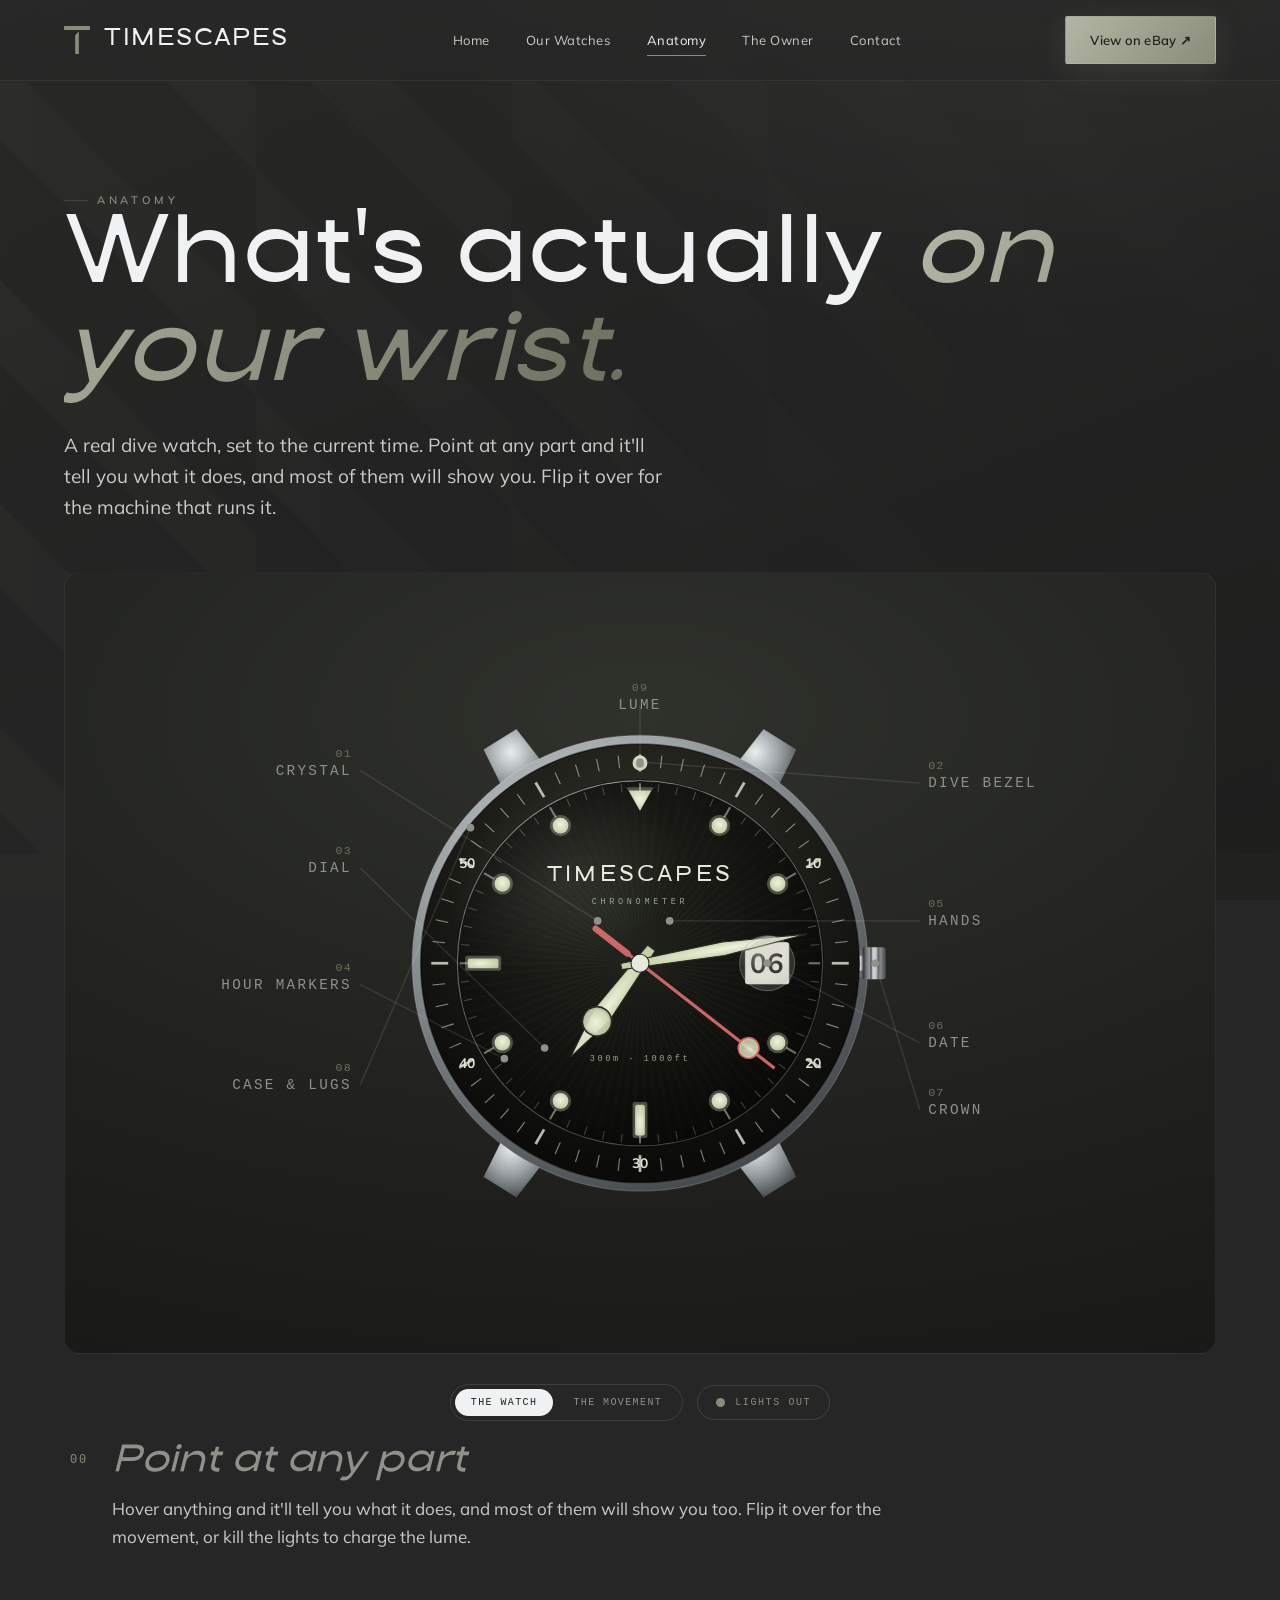
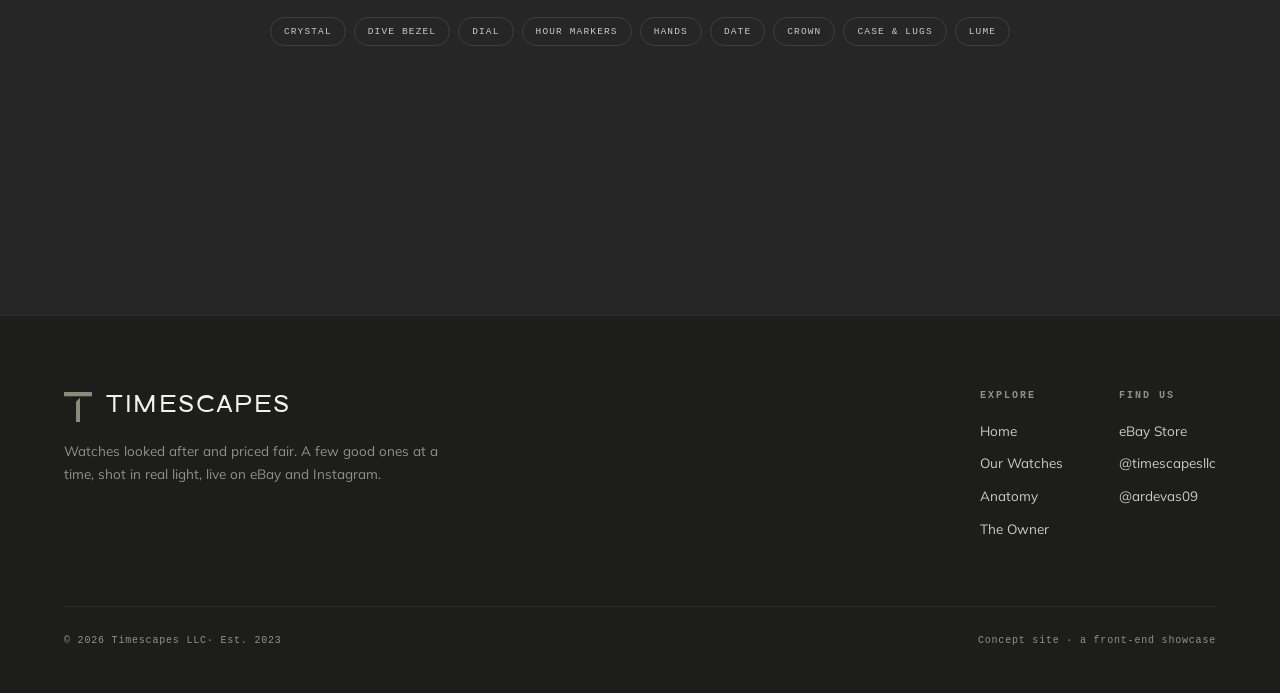
==== anatomy.html @ 09af002b "Add files via upload" ====
<!DOCTYPE html>
<html lang="en">
<head>
<meta charset="UTF-8">
<meta name="viewport" content="width=device-width, initial-scale=1.0">
<meta http-equiv="Cache-Control" content="no-cache, no-store, must-revalidate">
<meta http-equiv="Pragma" content="no-cache">
<meta http-equiv="Expires" content="0">
<title>Anatomy · Timescapes</title>
<meta name="description" content="What's actually on your wrist. A live, interactive dive watch — point at any part to see what it does, then flip it over for the movement that runs it.">
<link rel="preconnect" href="https://fonts.googleapis.com">
<link rel="preconnect" href="https://fonts.gstatic.com" crossorigin>
<link href="https://fonts.googleapis.com/css2?family=Mulish:ital,wght@0,400;0,500;0,600;0,700;1,500&display=swap" rel="stylesheet">
<link rel="icon" href="assets/brand/icon-green.svg">
<link rel="stylesheet" href="styles.css?v=20260623">
<script defer src="app.js?v=20260623"></script>

<style>
/* ===== stage + flip ===== */
  .stage{position:relative;margin-top:clamp(30px,4vw,48px);border-radius:16px;perspective:2200px;
    background:radial-gradient(120% 90% at 50% 18%,#2f312b 0%,#222320 55%,#191a18 100%);
    border:1px solid var(--line-2);padding:clamp(16px,3vw,30px) clamp(8px,2vw,24px);
    transition:background 1.1s var(--ease),border-color 1.1s var(--ease)}
  .stage.dark{background:radial-gradient(120% 95% at 50% 42%,#0c0d0b 0%,#070806 70%,#030302 100%);border-color:rgba(0,0,0,.6)}
  .flip{position:relative;transform-style:preserve-3d;transition:transform 1.15s var(--ease);aspect-ratio:1040/680}
  .flip.back{transform:rotateY(180deg)}
  .face{position:absolute;inset:0;backface-visibility:hidden;-webkit-backface-visibility:hidden}
  .face--front{transform:rotateY(0deg)}
  .face--back{transform:rotateY(180deg)}
  .flip:not(.back) .face--back{pointer-events:none}
  .flip.back .face--front{pointer-events:none}
  .stage svg{display:block;width:100%;height:100%;overflow:visible}
  #diagramFront,#diagramBack{opacity:0;transform:scale(.965);transform-origin:center;transition:opacity 1s var(--ease),transform 1.2s var(--ease)}
  .stage.loaded #diagramFront,.stage.loaded #diagramBack{opacity:1;transform:none}
  .glare{transition:opacity 1s var(--ease)}
  .stage.dark .glare{opacity:0}

  .part{transition:opacity .5s var(--ease),filter .5s var(--ease)}
  .stage.focus .face--front .part,.stage.focus .face--back .part{opacity:.14}
  .stage.focus .part.active{opacity:1;filter:drop-shadow(0 0 18px rgba(179,182,164,.42))}
  .stage.dark .part[data-part="case"],.stage.dark .part[data-part="bezel"],
  .stage.dark .part[data-part="dial"],.stage.dark .part[data-part="crown"],
  .stage.dark .part[data-part="crystal"],.stage.dark .part[data-part="date"]{opacity:.13;transition:opacity 1.1s var(--ease)}
  .stage.dark .lumePart,.lumeOn .lumePart{filter:url(#lumeGlow)}
  .stage.dark .lumePart{animation:lumeWake 1.7s var(--ease)}
  @keyframes lumeWake{0%{opacity:.1}46%{opacity:1}64%{opacity:.74}100%{opacity:1}}

  /* demo animations */
  @keyframes crownPull{0%{transform:translateX(0)}30%{transform:translateX(15px)}70%{transform:translateX(15px)}100%{transform:translateX(0)}}
  #crownGrp.pull{animation:crownPull 1.7s var(--ease)}
  @keyframes glintSweep{0%{opacity:0;transform:translateX(-210px) skewX(-13deg)}40%{opacity:.5}100%{opacity:0;transform:translateX(210px) skewX(-13deg)}}
  #crystalGlint{opacity:0}
  #crystalGlint.sweep{animation:glintSweep 1.7s var(--ease)}

  /* annotations */
  .anno{cursor:pointer}
  .anno .lead-line{stroke:var(--line);stroke-width:1.2;fill:none;stroke-dasharray:1;stroke-dashoffset:1;
    transition:stroke-dashoffset 1s var(--ease) var(--d,0s),stroke .3s}
  .stage.loaded .anno .lead-line{stroke-dashoffset:0}
  .anno .dot{fill:var(--muted);opacity:0;transition:fill .3s,r .3s,opacity .5s var(--ease) calc(var(--d,0s) + .5s)}
  .anno .lbl{font-family:var(--mono);font-size:13.5px;letter-spacing:.16em;text-transform:uppercase;fill:var(--muted);
    opacity:0;transition:fill .3s,opacity .5s var(--ease) calc(var(--d,0s) + .55s)}
  .anno .num{font-family:var(--mono);font-size:11px;letter-spacing:.1em;fill:var(--gold-deep);
    opacity:0;transition:fill .3s,opacity .5s var(--ease) calc(var(--d,0s) + .55s)}
  .stage.loaded .anno .dot,.stage.loaded .anno .lbl,.stage.loaded .anno .num{opacity:1}
  .anno:hover .lead-line,.anno.active .lead-line{stroke:var(--gold-bright)}
  .anno:hover .dot,.anno.active .dot{fill:var(--gold-bright)}
  .anno:hover .lbl,.anno.active .lbl{fill:var(--ink)}
  .anno:hover .num,.anno.active .num{fill:var(--gold-bright)}
  .stage.dark .anno{opacity:.2;pointer-events:none;transition:opacity .6s}

  /* control bar */
  .bar{display:flex;align-items:center;justify-content:center;gap:14px;flex-wrap:wrap;margin-top:clamp(20px,3vw,30px)}
  .seg{display:inline-flex;gap:4px;padding:4px;border:1px solid var(--line);border-radius:30px}
  .seg button{font-family:var(--mono);font-size:10px;letter-spacing:.14em;text-transform:uppercase;color:var(--muted);
    background:transparent;border:none;padding:8px 16px;border-radius:24px;cursor:pointer;transition:all .3s var(--ease)}
  .seg button.active{background:var(--ink);color:#20211d}
  .lights{font-family:var(--mono);font-size:10px;letter-spacing:.16em;text-transform:uppercase;color:var(--gold);
    background:transparent;border:1px solid var(--gold-line);padding:11px 18px;border-radius:30px;cursor:pointer;
    display:inline-flex;align-items:center;gap:10px;transition:all .3s var(--ease)}
  .lights:hover{background:rgba(137,140,121,.12)}
  .lights.on{background:rgba(137,140,121,.18);color:#cfe0b6;border-color:#a9c089}
  .lights.hide{display:none}
  .lights__dot{width:9px;height:9px;border-radius:50%;background:var(--gold);transition:.3s}
  .lights.on .lights__dot{background:#c9f5a8;box-shadow:0 0 9px #c9f5a8}

  /* readout */
  .readout{display:grid;grid-template-columns:auto 1fr;gap:24px;align-items:start;margin-top:22px;min-height:118px;padding:0 6px}
  .readout__idx{font-family:var(--mono);font-size:12px;letter-spacing:.16em;color:var(--gold);padding-top:8px;white-space:nowrap}
  .readout__name{font-family:var(--serif);font-weight:500;font-size:clamp(26px,3.4vw,38px);letter-spacing:-.01em;color:var(--ink);line-height:1.05}
  .readout__desc{font-size:clamp(15px,1.5vw,17px);color:var(--ink-soft);max-width:47em;margin-top:12px;line-height:1.64}
  .readout.is-default .readout__name{color:var(--muted);font-style:italic}
  .readout__idx,.readout__name,.readout__desc{transition:opacity .2s var(--ease),transform .2s var(--ease)}
  .readout.swapping .readout__idx,.readout.swapping .readout__name,.readout.swapping .readout__desc{opacity:0;transform:translateY(5px)}

  /* spec card */
  .anat-specs{display:grid;grid-template-columns:repeat(3,1fr);gap:1px;background:var(--line-2);border:1px solid var(--line-2);
    border-radius:10px;overflow:hidden;margin-top:26px;max-height:0;opacity:0;transition:max-height .6s var(--ease),opacity .5s var(--ease),margin .4s}
  .anat-specs.show{max-height:400px;opacity:1}
  .anat-spec{background:#212220;padding:16px 18px;display:flex;flex-direction:column;gap:7px}
  .anat-spec__k{font-family:var(--mono);font-size:9px;letter-spacing:.16em;text-transform:uppercase;color:var(--muted)}
  .anat-spec__v{font-family:var(--serif);font-size:19px;color:var(--ink);letter-spacing:-.01em}
  @media(max-width:640px){.anat-specs{grid-template-columns:repeat(2,1fr)}}

  /* legend */
  .legend{display:flex;gap:8px;flex-wrap:wrap;justify-content:center;margin-top:28px;padding:0 6px}
  .pill{font-family:var(--mono);font-size:9.5px;letter-spacing:.12em;text-transform:uppercase;color:var(--ink-soft);
    padding:8px 13px;border-radius:20px;border:1px solid var(--line);background:transparent;cursor:pointer;transition:all .25s var(--ease)}
  .pill:hover{border-color:var(--gold-line);color:var(--ink)}
  .pill.active{background:var(--ink);color:#20211d;border-color:var(--ink)}

  @media (max-width:640px){.readout{grid-template-columns:1fr;gap:6px}.readout__idx{padding-top:0}.anno .lbl{font-size:11.5px}}
  @media (prefers-reduced-motion:reduce){.anat *{transition:none!important;animation:none!important}#diagramFront,#diagramBack{opacity:1;transform:none}.anno .lead-line{stroke-dashoffset:0}.anno .dot,.anno .lbl,.anno .num{opacity:1}}
  /* section spacing for the integrated page */
  .anat{padding-bottom:clamp(80px,10vw,130px)}
</style>
</head>
<body data-page="anatomy">

<header class="nav" data-nav></header>

<main>
  <section class="page-head">
    <div class="container">
      <span class="eyebrow" data-reveal>Anatomy</span>
      <h1 class="display" data-reveal data-delay="1">What's actually <em class="accent">on your wrist.</em></h1>
      <p class="lead" data-reveal data-delay="2">A real dive watch, set to the current time. Point at any part and it'll tell you what it does, and most of them will show you. Flip it over for the machine that runs it.</p>
    </div>
  </section>

  <section class="anat">
    <div class="container">
      <div class="stage" id="stage">
        <div class="flip" id="flip">
          <div class="face face--front"><svg id="diagramFront" viewBox="0 0 1040 680" xmlns="http://www.w3.org/2000/svg" aria-label="Front of a dive watch"></svg></div>
          <div class="face face--back"><svg id="diagramBack" viewBox="0 0 1040 680" xmlns="http://www.w3.org/2000/svg" aria-label="Automatic movement"></svg></div>
        </div>
      </div>

      <div class="bar">
        <div class="seg" id="faceSeg"><button data-face="front" class="active">The Watch</button><button data-face="back">The Movement</button></div>
        <button class="lights" id="lights"><span class="lights__dot"></span><span id="lightsLbl">Lights out</span></button>
      </div>

      <div class="readout is-default" id="readout">
        <div class="readout__idx" id="rIdx">00</div>
        <div>
          <div class="readout__name" id="rName">Point at any part</div>
          <div class="readout__desc" id="rDesc">Hover anything and it'll tell you what it does, and most of them will show you too. Flip it over for the movement, or kill the lights to charge the lume.</div>
        </div>
      </div>

      <div class="anat-specs" id="anatSpecs">
        <div class="anat-spec"><span class="anat-spec__k">Movement</span><span class="anat-spec__v">Automatic</span></div>
        <div class="anat-spec"><span class="anat-spec__k">Frequency</span><span class="anat-spec__v">28,800 vph</span></div>
        <div class="anat-spec"><span class="anat-spec__k">Jewels</span><span class="anat-spec__v">25</span></div>
        <div class="anat-spec"><span class="anat-spec__k">Power Reserve</span><span class="anat-spec__v">~48 hours</span></div>
        <div class="anat-spec"><span class="anat-spec__k">Crystal</span><span class="anat-spec__v">Sapphire · AR</span></div>
        <div class="anat-spec"><span class="anat-spec__k">Water Resist.</span><span class="anat-spec__v">300m</span></div>
      </div>

      <div class="legend" id="legend"></div>
    </div>
  </section>
</main>

<footer data-footer></footer>

<script>

(function(){
  "use strict";
  var C=520, CY=340, RAD=Math.PI/180;
  var REDUCE=matchMedia('(prefers-reduced-motion:reduce)').matches;
  function P(a,r){return [C+Math.cos(a*RAD)*r, CY+Math.sin(a*RAD)*r];}
  function f(n){return n.toFixed(1);}

  /* ============ FRONT — dive watch ============ */
  function frontSVG(){
    var defs='<defs>'
      +'<radialGradient id="steel" cx="40%" cy="32%" r="72%"><stop offset="0%" stop-color="#e9edee"/><stop offset="50%" stop-color="#9aa0a3"/><stop offset="100%" stop-color="#41454a"/></radialGradient>'
      +'<radialGradient id="bezelG" cx="50%" cy="28%" r="72%"><stop offset="0%" stop-color="#33352d"/><stop offset="55%" stop-color="#1d1e18"/><stop offset="100%" stop-color="#0b0c09"/></radialGradient>'
      +'<radialGradient id="dialG" cx="42%" cy="36%" r="70%"><stop offset="0%" stop-color="#23251f"/><stop offset="55%" stop-color="#141510"/><stop offset="100%" stop-color="#070806"/></radialGradient>'
      +'<linearGradient id="crownG" x1="0" y1="0" x2="1" y2="0"><stop offset="0%" stop-color="#3d4144"/><stop offset="50%" stop-color="#d2d6d9"/><stop offset="100%" stop-color="#43474a"/></linearGradient>'
      +'<radialGradient id="lumeG" cx="50%" cy="42%" r="66%"><stop offset="0%" stop-color="#eef3df"/><stop offset="100%" stop-color="#bcc89a"/></radialGradient>'
      +'<radialGradient id="glareG" cx="50%" cy="50%" r="50%"><stop offset="0%" stop-color="#fff" stop-opacity="0.85"/><stop offset="100%" stop-color="#fff" stop-opacity="0"/></radialGradient>'
      +'<linearGradient id="glintG" x1="0" y1="0" x2="1" y2="0"><stop offset="0%" stop-color="#fff" stop-opacity="0"/><stop offset="50%" stop-color="#fff" stop-opacity="0.5"/><stop offset="100%" stop-color="#fff" stop-opacity="0"/></linearGradient>'
      +'<radialGradient id="cycG" cx="38%" cy="32%" r="75%"><stop offset="0%" stop-color="#cdd2c4" stop-opacity="0.5"/><stop offset="55%" stop-color="#aab09e" stop-opacity="0.18"/><stop offset="100%" stop-color="#80867a" stop-opacity="0.28"/></radialGradient>'
      +'<clipPath id="dialClip"><circle cx="'+C+'" cy="'+CY+'" r="172"/></clipPath>'
      +'<filter id="lumeGlow" x="-120%" y="-120%" width="340%" height="340%"><feFlood flood-color="#9dff9a" result="grn"/><feComposite in="grn" in2="SourceAlpha" operator="in" result="g2"/><feGaussianBlur in="g2" stdDeviation="6" result="b"/><feMerge><feMergeNode in="b"/><feMergeNode in="b"/><feMergeNode in="SourceGraphic"/></feMerge></filter>'
      +'</defs>';

    function lug(a){var i1=P(a-7,196),i2=P(a+7,196),o1=P(a-4.2,250),o2=P(a+4.2,250);
      return '<path d="M '+f(i1[0])+' '+f(i1[1])+' L '+f(o1[0])+' '+f(o1[1])+' L '+f(o2[0])+' '+f(o2[1])+' L '+f(i2[0])+' '+f(i2[1])+' Z" fill="url(#steel)" stroke="#15161420" stroke-width="1"/>';}

    var bzTicks='';
    for(var m=0;m<60;m++){var ma=m*6-90,big=(m%5===0),r1=big?181:185,r2=197,p1=P(ma,r1),p2=P(ma,r2);
      bzTicks+='<line x1="'+f(p1[0])+'" y1="'+f(p1[1])+'" x2="'+f(p2[0])+'" y2="'+f(p2[1])+'" stroke="#d6dac9" stroke-width="'+(big?2.6:1)+'" opacity="'+(big?0.85:0.6)+'"/>';}
    var bzNums='';[[10,'10'],[20,'20'],[30,'30'],[40,'40'],[50,'50']].forEach(function(n){var na=n[0]*6-90,p=P(na,189);
      bzNums+='<text x="'+f(p[0])+'" y="'+f(p[1]+4.5)+'" text-anchor="middle" font-family="Mulish,sans-serif" font-size="13" font-weight="700" fill="#dfe3d4">'+n[1]+'</text>';});
    var pip=P(-90,189);
    var bezel='<g class="part" data-part="bezel"><g id="bezelRot" transform="rotate(0 '+C+' '+CY+')">'
      +'<circle cx="'+C+'" cy="'+CY+'" r="190" fill="none" stroke="url(#bezelG)" stroke-width="34"/>'
      +'<circle cx="'+C+'" cy="'+CY+'" r="207" fill="none" stroke="#000" stroke-opacity="0.45" stroke-width="1.4"/>'
      +'<circle cx="'+C+'" cy="'+CY+'" r="173" fill="none" stroke="#000" stroke-opacity="0.5" stroke-width="1.4"/>'
      +bzTicks+bzNums
      +'<circle cx="'+f(pip[0])+'" cy="'+f(pip[1])+'" r="6.5" class="lumePart" fill="url(#lumeG)" stroke="#dfe3d4" stroke-width="1"/>'
      +'</g></g>';

    var sun='';
    for(var i=0;i<180;i++){var a=i*2,lt=i%2===0,p1=P(a,14),p2=P(a,168);
      sun+='<line x1="'+f(p1[0])+'" y1="'+f(p1[1])+'" x2="'+f(p2[0])+'" y2="'+f(p2[1])+'" stroke="'+(lt?'#fff':'#000')+'" stroke-opacity="'+(lt?0.025:0.05)+'" stroke-width="1.1"/>';}

    var mk='';
    for(var h=0;h<12;h++){var ha=h*30-90,c=P(ha,150);
      if(h===0){var u=[Math.cos(ha*RAD),Math.sin(ha*RAD)],pp=[-u[1],u[0]];
        var t=[c[0]-u[0]*6,c[1]-u[1]*6],bl=[c[0]+u[0]*16+pp[0]*13,c[1]+u[1]*16+pp[1]*13],br=[c[0]+u[0]*16-pp[0]*13,c[1]+u[1]*16-pp[1]*13];
        mk+='<polygon points="'+f(t[0])+','+f(t[1])+' '+f(bl[0])+','+f(bl[1])+' '+f(br[0])+','+f(br[1])+'" fill="#cfd3c5" opacity="0.32"/>'
          +'<polygon points="'+f(t[0])+','+f(t[1])+' '+f(bl[0]+(c[0]-bl[0])*0.18)+','+f(bl[1]+(c[1]-bl[1])*0.18)+' '+f(br[0]+(c[0]-br[0])*0.18)+','+f(br[1]+(c[1]-br[1])*0.18)+'" class="lumePart" fill="url(#lumeG)"/>';
      } else if(h===3){
      } else if(h===6||h===9){ var an=ha+90;
        mk+='<g transform="rotate('+an+' '+f(c[0])+' '+f(c[1])+')"><rect x="'+f(c[0]-7)+'" y="'+f(c[1]-15)+'" width="14" height="34" rx="2" fill="#cfd3c5" opacity="0.32"/><rect x="'+f(c[0]-4.6)+'" y="'+f(c[1]-12.5)+'" width="9.2" height="29" rx="1.6" class="lumePart" fill="url(#lumeG)"/></g>';
      } else {
        mk+='<circle cx="'+f(c[0])+'" cy="'+f(c[1])+'" r="10" fill="#cfd3c5" opacity="0.32"/><circle cx="'+f(c[0])+'" cy="'+f(c[1])+'" r="7.4" class="lumePart" fill="url(#lumeG)"/>';
      }
    }

    var dwx=C+120;
    var date='<g class="part" data-part="date"><rect x="'+(dwx-21)+'" y="'+(CY-20)+'" width="42" height="40" rx="3" fill="#ece9e2"/><rect x="'+(dwx-21)+'" y="'+(CY-20)+'" width="42" height="40" rx="3" fill="none" stroke="#000" stroke-opacity="0.35" stroke-width="1"/>'
      +'<text id="dateNum" x="'+dwx+'" y="'+(CY+9)+'" text-anchor="middle" font-family="Mulish,sans-serif" font-size="26" font-weight="700" fill="#1b1c19">14</text></g>';

    function merc(){var L=110,w=9;var tip=CY-L;
      return '<path d="M '+C+' '+f(tip)+' L '+(C+w)+' '+f(CY-L*0.55)+' L '+(C+w*0.5)+' '+(CY+18)+' L '+(C-w*0.5)+' '+(CY+18)+' L '+(C-w)+' '+f(CY-L*0.55)+' Z" class="lumePart" fill="url(#lumeG)" stroke="#2a2b27" stroke-width="1"/>'
        +'<circle cx="'+C+'" cy="'+f(CY-L*0.62)+'" r="13" fill="none" stroke="#2a2b27" stroke-width="3.2"/><circle cx="'+C+'" cy="'+f(CY-L*0.62)+'" r="13" class="lumePart" fill="url(#lumeG)" fill-opacity="0.9"/>';}
    function minH(){var L=160,w=6.5;var tip=CY-L;
      return '<path d="M '+C+' '+f(tip)+' L '+(C+w)+' '+f(CY-L*0.5)+' L '+(C+w*0.45)+' '+(CY+18)+' L '+(C-w*0.45)+' '+(CY+18)+' L '+(C-w)+' '+f(CY-L*0.5)+' Z" class="lumePart" fill="url(#lumeG)" stroke="#2a2b27" stroke-width="1"/>';}
    var hands='<g class="part" data-part="hands">'
      +'<g id="hHour" transform="rotate(0 '+C+' '+CY+')">'+merc()+'</g>'
      +'<g id="hMin" transform="rotate(0 '+C+' '+CY+')">'+minH()+'</g>'
      +'<g id="hSec" transform="rotate(0 '+C+' '+CY+')"><rect x="'+(C-1.5)+'" y="'+(CY-161)+'" width="3" height="197" fill="#c66"/><circle cx="'+C+'" cy="'+(CY-130)+'" r="9" fill="none" stroke="#c66" stroke-width="3"/><circle cx="'+C+'" cy="'+(CY-130)+'" r="9" class="lumePart" fill="url(#lumeG)" fill-opacity="0.85"/><rect x="'+(C-3)+'" y="'+(CY+12)+'" width="6" height="44" rx="3" fill="#c66"/></g>'
      +'<circle cx="'+C+'" cy="'+CY+'" r="8.5" fill="#e6e9dd"/><circle cx="'+C+'" cy="'+CY+'" r="8.5" fill="none" stroke="#2a2b27" stroke-width="1"/></g>';

    var txt='<text x="'+C+'" y="'+(CY-78)+'" text-anchor="middle" font-family="Macaria,Cormorant Garamond,Georgia,serif" font-size="21" letter-spacing="3" fill="#e8ead9">TIMESCAPES</text>'
      +'<text x="'+C+'" y="'+(CY-56)+'" text-anchor="middle" font-family="ui-monospace,Menlo,monospace" font-size="8" letter-spacing="3.5" fill="#9aa089">CHRONOMETER</text>'
      +'<text x="'+C+'" y="'+(CY+92)+'" text-anchor="middle" font-family="ui-monospace,Menlo,monospace" font-size="8" letter-spacing="2.5" fill="#9aa089">300m · 1000ft</text>';

    var cyc='<g class="part" data-part="crystal"><circle cx="'+dwx+'" cy="'+CY+'" r="26" fill="url(#cycG)"/><path d="M '+(dwx-18)+' '+(CY-15)+' A 26 26 0 0 1 '+(dwx+8)+' '+(CY-24)+'" fill="none" stroke="#fff" stroke-opacity="0.4" stroke-width="2"/><circle cx="'+dwx+'" cy="'+CY+'" r="26" fill="none" stroke="#cdd2c4" stroke-opacity="0.3" stroke-width="1"/></g>';
    var glint='<g clip-path="url(#dialClip)"><rect id="crystalGlint" x="'+(C-30)+'" y="'+(CY-200)+'" width="60" height="400" fill="url(#glintG)"/></g>';
    var glare='<ellipse class="glare" cx="448" cy="262" rx="116" ry="84" fill="url(#glareG)" opacity="0.09" pointer-events="none" transform="rotate(-28 448 262)"/>';

    var caseG='<g class="part" data-part="case">'+lug(-122)+lug(-58)+lug(58)+lug(122)
      +'<circle cx="'+C+'" cy="'+CY+'" r="215" fill="url(#steel)"/><circle cx="'+C+'" cy="'+CY+'" r="215" fill="none" stroke="#fff" stroke-opacity="0.18" stroke-width="1.2"/></g>';
    var crown='<g class="part" data-part="crown"><g id="crownGrp"><rect x="'+(C+205)+'" y="'+(CY-13)+'" width="10" height="26" rx="2" fill="#6a6f60"/><g transform="translate('+(C+214)+' '+CY+')"><rect x="-4" y="-15" width="22" height="30" rx="3" fill="url(#crownG)"/><rect x="-4" y="-15" width="2" height="30" fill="#2a2d2f" opacity="0.5"/><rect x="3" y="-15" width="2" height="30" fill="#2a2d2f" opacity="0.5"/><rect x="10" y="-15" width="2" height="30" fill="#2a2d2f" opacity="0.5"/><rect x="-9" y="-7" width="6" height="14" rx="2" fill="url(#crownG)"/></g></g></g>';

    var mtrack='';
    for(var mt=0;mt<60;mt++){var mta=mt*6-90,mtb=(mt%5===0),mri=mtb?159:162,mro=170,mp1=P(mta,mri),mp2=P(mta,mro);
      mtrack+='<line x1="'+f(mp1[0])+'" y1="'+f(mp1[1])+'" x2="'+f(mp2[0])+'" y2="'+f(mp2[1])+'" stroke="#cfd3c5" stroke-opacity="'+(mtb?0.5:0.28)+'" stroke-width="'+(mtb?2:1)+'"/>';}
    var dial='<g class="part" data-part="dial"><circle cx="'+C+'" cy="'+CY+'" r="172" fill="url(#dialG)"/><g>'+sun+'</g>'+mtrack+txt+'</g>';
    var indices='<g class="part" data-part="indices">'+mk+'</g>';

    return defs+caseG+crown+bezel+dial+indices+date+hands+cyc+glint+glare;
  }

  /* ============ BACK — movement ============ */
  function movementSVG(){
    function P0(cx,cy,a,r){return [cx+Math.cos(a*RAD)*r, cy+Math.sin(a*RAD)*r];}
    function wheel(cx,cy,r,teeth,fill){var s='<circle cx="'+cx+'" cy="'+cy+'" r="'+r+'" fill="'+fill+'"/>';
      for(var i=0;i<teeth;i++){var a=i/teeth*360,p1=P0(cx,cy,a,r),p2=P0(cx,cy,a,r+3.4);
        s+='<line x1="'+f(p1[0])+'" y1="'+f(p1[1])+'" x2="'+f(p2[0])+'" y2="'+f(p2[1])+'" stroke="'+fill+'" stroke-width="2.4"/>';}return s;}
    function jewel(cx,cy){return '<circle cx="'+cx+'" cy="'+cy+'" r="7" fill="#caa84a" opacity="0.55"/><circle cx="'+cx+'" cy="'+cy+'" r="4.6" fill="#9c1f33"/><circle cx="'+(cx-1.3)+'" cy="'+(cy-1.3)+'" r="1.4" fill="#e57689"/>';}
    function screw(cx,cy){return '<circle cx="'+cx+'" cy="'+cy+'" r="4.2" fill="#5b6a86"/><rect x="'+(cx-4)+'" y="'+(cy-0.8)+'" width="8" height="1.6" rx="0.8" fill="#1f2740"/>';}
    var defs='<defs>'
      +'<radialGradient id="cbSteel" cx="40%" cy="30%" r="75%"><stop offset="0%" stop-color="#eceeef"/><stop offset="55%" stop-color="#9498a0"/><stop offset="100%" stop-color="#3c4046"/></radialGradient>'
      +'<radialGradient id="mvtVig" cx="50%" cy="42%" r="62%"><stop offset="0%" stop-color="#22231c"/><stop offset="100%" stop-color="#0c0d09"/></radialGradient>'
      +'<linearGradient id="mvtPlate" x1="0" y1="0" x2="1" y2="1"><stop offset="0%" stop-color="#7e8378"/><stop offset="50%" stop-color="#565b50"/><stop offset="100%" stop-color="#383c33"/></linearGradient>'
      +'<linearGradient id="rotorG" x1="0" y1="0" x2="1" y2="1"><stop offset="0%" stop-color="#8b9083"/><stop offset="45%" stop-color="#5a5f53"/><stop offset="100%" stop-color="#2f332b"/></linearGradient>'
      +'<clipPath id="mvtClip"><circle cx="'+C+'" cy="'+CY+'" r="178"/></clipPath>'
      +'<path id="engTop" d="M '+(C-184)+' '+CY+' A 184 184 0 0 1 '+(C+184)+' '+CY+'" fill="none"/>'
      +'<path id="engBot" d="M '+(C+184)+' '+CY+' A 184 184 0 0 1 '+(C-184)+' '+CY+'" fill="none"/></defs>';
    var stripes='';
    for(var x=-260;x<300;x+=14){stripes+='<line x1="'+(C+x)+'" y1="130" x2="'+(C+x-150)+'" y2="560" stroke="#7c816f" stroke-opacity="0.09" stroke-width="7"/>';}
    var bx=432,by=412,br=40;
    var hs='M '+bx+' '+by;
    for(var t=0.3;t<=5.6*Math.PI;t+=0.22){var rr=2.5+t*1.0,xx=bx+Math.cos(t)*rr,yy=by+Math.sin(t)*rr;hs+=' L '+f(xx)+' '+f(yy);}
    var balInner='<circle cx="'+bx+'" cy="'+by+'" r="'+br+'" fill="none" stroke="#b8bcae" stroke-width="5"/><line x1="'+(bx-br)+'" y1="'+by+'" x2="'+(bx+br)+'" y2="'+by+'" stroke="#aeb2a4" stroke-width="3"/><line x1="'+bx+'" y1="'+(by-br)+'" x2="'+bx+'" y2="'+(by+br)+'" stroke="#aeb2a4" stroke-width="3"/><line x1="'+(bx-br*0.7)+'" y1="'+(by-br*0.7)+'" x2="'+(bx+br*0.7)+'" y2="'+(by+br*0.7)+'" stroke="#aeb2a4" stroke-width="2.4"/><path d="'+hs+'" fill="none" stroke="#d8b65a" stroke-width="1.1" opacity="0.85"/>'+screw(bx,by-br)+screw(bx+br,by)+screw(bx,by+br)+screw(bx-br,by)+'<circle cx="'+bx+'" cy="'+by+'" r="4" fill="#cfd3c5"/>';
    var balAnim=REDUCE?'':'<animateTransform attributeName="transform" attributeType="XML" type="rotate" values="-14 '+bx+' '+by+';14 '+bx+' '+by+';-14 '+bx+' '+by+'" keyTimes="0;0.5;1" dur="0.3s" calcMode="spline" keySplines="0.4 0 0.6 1;0.4 0 0.6 1" repeatCount="indefinite"/>';
    var rx=600,ry=276,coils='';
    for(var cc=8;cc<46;cc+=5){coils+='<circle cx="'+rx+'" cy="'+ry+'" r="'+cc+'" fill="none" stroke="#6c7162" stroke-width="1.4" opacity="0.5"/>';}
    var barAnim=REDUCE?'':'<animateTransform attributeName="transform" attributeType="XML" type="rotate" from="0 '+rx+' '+ry+'" to="360 '+rx+' '+ry+'" dur="48s" repeatCount="indefinite"/>';
    var barrelInner='<g>'+wheel(rx,ry,50,46,'#454a3e')+coils+'<circle cx="'+rx+'" cy="'+ry+'" r="6" fill="#2a2d24"/>'+barAnim+'</g>';
    // escapement: small escape wheel + anchor-shaped pallet fork beside the balance
    var ew=520,ey=452;
    var tickVals='';for(var ti=0;ti<15;ti++){tickVals+=(ti?';':'')+(ti*24)+' '+ew+' '+ey;}
    var tickAnim=REDUCE?'':'<animateTransform attributeName="transform" attributeType="XML" type="rotate" calcMode="discrete" values="'+tickVals+'" dur="2.25s" repeatCount="indefinite"/>';
    var rockAnim=REDUCE?'':'<animateTransform attributeName="transform" attributeType="XML" type="rotate" values="-6 490 448;6 490 448;-6 490 448" keyTimes="0;0.5;1" dur="0.3s" calcMode="spline" keySplines="0.4 0 0.6 1;0.4 0 0.6 1" repeatCount="indefinite"/>';
    var escapeWheel='<g>'+wheel(ew,ey,13,15,'#565b4e')+'<circle cx="'+ew+'" cy="'+ey+'" r="3.4" fill="#2a2d24"/>'+tickAnim+'</g>';
    var pallet='<g stroke-linecap="round">'+rockAnim
      +'<line x1="490" y1="448" x2="509" y2="446" stroke="#b6baac" stroke-width="3.4"/>'
      +'<line x1="490" y1="448" x2="506" y2="459" stroke="#b6baac" stroke-width="3.4"/>'
      +'<line x1="490" y1="448" x2="465" y2="438" stroke="#b6baac" stroke-width="3.6"/>'
      +'<circle cx="465" cy="438" r="2.4" fill="none" stroke="#b6baac" stroke-width="2"/>'
      +'<circle cx="490" cy="448" r="4.6" fill="#c0c4b6"/>'
      +'<circle cx="509" cy="446" r="2.6" fill="#9c1f33"/><circle cx="506" cy="459" r="2.6" fill="#9c1f33"/><circle cx="490" cy="448" r="2" fill="#9c1f33"/></g>';
    var escapement='<g class="part" data-part="escapement">'+escapeWheel+pallet+'</g>';
    var rotorPath='M '+(C-168)+' '+CY+' A 168 168 0 0 1 '+(C+168)+' '+CY+' L '+(C+150)+' '+CY+' A 150 150 0 0 0 '+(C-150)+' '+CY+' Z';
    var rotorInner='<path d="'+rotorPath+'" fill="url(#rotorG)" stroke="#20231c" stroke-width="1.5"/><path d="'+rotorPath+'" fill="none" stroke="#c9cdbe" stroke-opacity="0.35" stroke-width="1"/><path id="rotorTextArc" d="M '+(C-152)+' '+CY+' A 152 152 0 0 1 '+(C+152)+' '+CY+'" fill="none"/><text font-family="Macaria,Cormorant Garamond,Georgia,serif" font-size="20" letter-spacing="6" fill="#d7dbce" opacity="0.8"><textPath href="#rotorTextArc" startOffset="50%" text-anchor="middle">TIMESCAPES · AUTOMATIC</textPath></text><circle cx="'+C+'" cy="'+CY+'" r="14" fill="url(#cbSteel)" stroke="#20231c" stroke-width="1.5"/>';
    var rotorAnim=REDUCE?'':'<animateTransform attributeName="transform" attributeType="XML" type="rotate" from="0 '+C+' '+CY+'" to="360 '+C+' '+CY+'" dur="11s" repeatCount="indefinite"/>';
    var mvt=''
      +'<g class="part" data-part="case"><circle cx="'+C+'" cy="'+CY+'" r="215" fill="url(#cbSteel)"/><circle cx="'+C+'" cy="'+CY+'" r="215" fill="none" stroke="#fff" stroke-opacity="0.16" stroke-width="1.2"/>'
        +'<text font-family="ui-monospace,Menlo,monospace" font-size="13" letter-spacing="5" fill="#cfd3c5" opacity="0.55"><textPath href="#engTop" startOffset="50%" text-anchor="middle">TIMESCAPES · GENÈVE</textPath></text>'
        +'<text font-family="ui-monospace,Menlo,monospace" font-size="11" letter-spacing="4" fill="#cfd3c5" opacity="0.45"><textPath href="#engBot" startOffset="50%" text-anchor="middle">SAPPHIRE EXHIBITION · 300M · TS-2024-0147</textPath></text></g>'
      +'<circle cx="'+C+'" cy="'+CY+'" r="180" fill="#16170f"/><circle cx="'+C+'" cy="'+CY+'" r="180" fill="url(#mvtVig)"/>'
      +'<g clip-path="url(#mvtClip)">'+stripes
        +'<g class="part" data-part="bridges"><path d="M 470 300 Q 560 250 650 300 Q 680 360 640 430 Q 560 470 490 430 Q 450 360 470 300 Z" fill="url(#mvtPlate)" stroke="#2c2f27" stroke-width="1.4"/><path d="M 470 300 Q 560 250 650 300 Q 680 360 640 430 Q 560 470 490 430 Q 450 360 470 300 Z" fill="none" stroke="#cfd3c5" stroke-opacity="0.3" stroke-width="1"/><path d="M 372 372 Q 410 330 470 350 Q 500 400 470 452 Q 410 470 380 440 Q 356 408 372 372 Z" fill="url(#mvtPlate)" stroke="#2c2f27" stroke-width="1.4"/><g opacity="0.18">'+(function(){var pg='';for(var px=486;px<636;px+=15){for(var py=305;py<430;py+=15){pg+='<circle cx="'+px+'" cy="'+py+'" r="9" fill="none" stroke="#dfe3d5" stroke-width="0.7"/>';}}return pg;})()+'</g></g>'
        +'<g class="part" data-part="gears" opacity="0.92">'
          +'<g>'+wheel(548,360,24,30,'#4a4f43')+(REDUCE?'':'<animateTransform attributeName="transform" attributeType="XML" type="rotate" from="0 548 360" to="360 548 360" dur="7s" repeatCount="indefinite"/>')+'</g>'
          +'<g>'+wheel(500,392,16,22,'#4a4f43')+(REDUCE?'':'<animateTransform attributeName="transform" attributeType="XML" type="rotate" from="0 500 392" to="-360 500 392" dur="4.5s" repeatCount="indefinite"/>')+'</g>'
        +'</g>'
        +escapement
        +'<g class="part" data-part="barrel">'+barrelInner+'</g>'
        +'<g class="part" data-part="jewels">'+jewel(C,CY)+jewel(bx,by)+jewel(rx,ry)+jewel(548,360)+jewel(500,392)+jewel(560,300)+'</g>'
        +'<g class="part" data-part="balance"><g id="balanceWheel">'+balInner+balAnim+'</g></g>'
        +screw(486,300)+screw(648,302)+screw(640,428)+screw(380,440)
        +'<g class="part" data-part="rotor"><g id="rotor">'+rotorInner+rotorAnim+'</g></g>'
      +'</g><circle cx="'+C+'" cy="'+CY+'" r="180" fill="none" stroke="#000" stroke-opacity="0.5" stroke-width="2"/>';
    return defs+mvt;
  }

  /* ============ info ============ */
  var FRONT_ANNO=[
    {part:'crystal',num:'01',name:'Crystal',ax:480,ay:300,lx:250,ly:158,side:'L',desc:"The glass over the dial. On anything worth owning it's synthetic sapphire, a 9 on the Mohs scale. Short of a diamond, nothing scratches it. That little dome over the date is the cyclops lens; it magnifies the number 2.5x so you can read it at a glance."},
    {part:'bezel',num:'02',name:'Dive Bezel',ax:520,ay:150,lx:790,ly:170,side:'R',desc:"This times a dive. You drop under, twist the pip to line up with the minute hand, then read your elapsed time off the scale. It turns one way, counterclockwise, by design: bump it down there and the worst it can do is show more time than you've used. The error sends you up early instead of holding you down too long."},
    {part:'dial',num:'03',name:'Dial',ax:430,ay:420,lx:250,ly:250,side:'L',desc:"The face, and the part your eye reads first. The finish sets the look: a sunburst fans the light as your wrist moves, while matte keeps it flat and tool-like. The fine ring of ticks at the edge is the minute track, what the minute and seconds hands read against. A good factory places every mark on it to a fraction of a millimeter."},
    {part:'indices',num:'04',name:'Hour Markers',ax:392,ay:430,lx:250,ly:360,side:'L',desc:"The hour markers. A dive watch keeps them big and plain so you can read it fast under water: a triangle at 12 so up is obvious, bars and dots for the rest. They aren't paint. Each one is a polished metal frame holding lume, which is why they grab the light like that."},
    {part:'hands',num:'05',name:'Hands',ax:548,ay:300,lx:790,ly:300,side:'R',desc:"Hour, minute, and the skinny seconds hand. The fat one with the circle near the tip is the hour, the Mercedes hand, named for the cutout. Watch the seconds: it doesn't jump once a second like a quartz watch, it slides around in tiny steps, eight a second. That glide is how you spot a mechanical from across a room."},
    {part:'date',num:'06',name:'Date',ax:640,ay:340,lx:790,ly:415,side:'R',desc:"A printed ring sits under the dial and clicks one number forward at midnight, showing through the window at 3. Most watches put it there. The window's tiny, which is the whole reason the cyclops exists: to blow it back up to readable."},
    {part:'crown',num:'07',name:'Crown',ax:742,ay:340,lx:790,ly:478,side:'R',desc:"The knob on the side. Unscrew it to wind the watch and set the time, then screw it back down to seal the case against water. That seal is the whole reason a dive watch can go past the kitchen sink."},
    {part:'case',num:'08',name:'Case & Lugs',ax:360,ay:212,lx:250,ly:455,side:'L',desc:"The body, usually steel, that the movement sits inside. The four horns are the lugs, and the bracelet pins between them on a spring-loaded bar. That gap is 20mm, and it's the only number that matters once you go strap shopping; miss it by 2mm and nothing fits."},
    {part:'lume',num:'09',name:'Lume',ax:520,ay:152,lx:520,ly:96,side:'C',desc:"The greenish coating on the hands and markers is Super-LumiNova. It's a paint that soaks up light and gives it back over the next few hours. No battery, and unlike the radium dials from the 50s, nothing that'll trip a Geiger counter. Kill the lights below and you'll watch it wake up."}
  ];

  var BACK_ANNO=[
    {part:'rotor',num:'01',name:'Rotor',ax:468,ay:198,lx:250,ly:150,side:'L',desc:"The half-moon weight is what makes the watch wind itself. It pivots loose on its center, so when you move your arm it swings around and tightens the mainspring for you. Leave the watch in a drawer a couple days and it dies; strap it on and it's running again within the hour."},
    {part:'balance',num:'02',name:'Balance Wheel',ax:432,ay:412,lx:250,ly:296,side:'L',desc:"This is the piece keeping time. It swings back and forth at a locked rate, 28,800 times an hour here, eight beats a second. Hold that rhythm steady and the watch holds time. The fine coil at its center is the hairspring; a watchmaker shortens or lengthens it by a hair to speed the watch up or slow it down."},
    {part:'escapement',num:'03',name:'Escapement',ax:508,ay:452,lx:250,ly:474,side:'L',desc:"The cleverest part in here, and the source of the ticking. This little anchor-shaped lever catches a spinning toothed wheel and lets it slip one tooth at a time, in step with the balance. That catch-and-release feeds the mainspring's power out in even sips instead of letting it dump all at once."},
    {part:'barrel',num:'04',name:'Mainspring Barrel',ax:602,ay:276,lx:790,ly:178,side:'R',desc:"The fuel tank. A flat spring sits coiled up tight inside this drum; the rotor winds it, and it lets go a little at a time to drive the rest of the movement. A full wind buys you around two days. That number is the 'power reserve' on the spec sheet."},
    {part:'jewels',num:'05',name:'Jewels',ax:560,ay:300,lx:790,ly:300,side:'R',desc:"The little red dots are jewels: synthetic rubies pressed in wherever a fast-spinning part would otherwise grind metal on metal. They're slick and they outlast the parts around them. This movement runs 25, and the maker stamps that count on the bridge. It's a big reason a good mechanical can run 50 years on a cleaning and fresh oil every few."},
    {part:'gears',num:'06',name:'Gear Train',ax:524,ay:378,lx:790,ly:392,side:'R',desc:"The chain of toothed wheels carrying power from the barrel up to the escapement. Each wheel turns the next at a fixed ratio, and stacking those ratios slows the spring's fast unwind down to one clean turn a minute at the seconds hand."},
    {part:'bridges',num:'07',name:'Bridges',ax:576,ay:430,lx:790,ly:482,side:'R',desc:"The metal plates arching over the gears, holding the pivots in line. The wavy striping is Côtes de Genève, and someone bevels and polishes those edges by hand. None of it changes how the watch runs; it sits there to look good through the glass back. At this level, the finishing is half of what you're paying for."}
  ];

  function annoSVG(list){return list.map(function(a,i){
    var end,tx,anchor;
    if(a.side==='C'){end=a.lx;tx=a.lx;anchor='middle';}
    else{end=a.side==='L'?a.lx+6:a.lx-6;tx=a.side==='L'?a.lx-2:a.lx+2;anchor=a.side==='L'?'end':'start';}
    var d=(0.35+i*0.12).toFixed(2);
    return '<g class="anno" id="anno-'+a.part+'" data-part="'+a.part+'" style="--d:'+d+'s">'
      +'<line class="lead-line" pathLength="1" x1="'+a.ax+'" y1="'+a.ay+'" x2="'+end+'" y2="'+a.ly+'"/>'
      +'<circle class="dot" cx="'+a.ax+'" cy="'+a.ay+'" r="3.6"/>'
      +'<text class="num" x="'+tx+'" y="'+(a.ly-13)+'" text-anchor="'+anchor+'">'+a.num+'</text>'
      +'<text class="lbl" x="'+tx+'" y="'+(a.ly+4)+'" text-anchor="'+anchor+'">'+a.name+'</text></g>';
  }).join('');}

  /* ============ inject ============ */
  var dFront=document.getElementById('diagramFront'), dBack=document.getElementById('diagramBack');
  dFront.innerHTML=frontSVG()+annoSVG(FRONT_ANNO);
  dBack.innerHTML=movementSVG()+annoSVG(BACK_ANNO);

  /* live hands */
  var hHour=dFront.querySelector('#hHour'), hMin=dFront.querySelector('#hMin'), hSec=dFront.querySelector('#hSec');
  function setHands(a,b,c){hHour.setAttribute('transform','rotate('+a+' '+C+' '+CY+')');hMin.setAttribute('transform','rotate('+b+' '+C+' '+CY+')');hSec.setAttribute('transform','rotate('+c+' '+C+' '+CY+')');}
  if(REDUCE){setHands(305,63,180);} else {(function tk(){var d=new Date();setHands(((d.getHours()%12)+d.getMinutes()/60)*30,(d.getMinutes()+d.getSeconds()/60)*6,(d.getSeconds()+d.getMilliseconds()/1000)*6);requestAnimationFrame(tk);})();}

  /* ============ state ============ */
  var stage=document.getElementById('stage'), flip=document.getElementById('flip'),
      rIdx=document.getElementById('rIdx'), rName=document.getElementById('rName'), rDesc=document.getElementById('rDesc'), readout=document.getElementById('readout'),
      legend=document.getElementById('legend'), specs=document.getElementById('anatSpecs'),
      lights=document.getElementById('lights'), lightsLbl=document.getElementById('lightsLbl');
  var SIDES={front:{anno:FRONT_ANNO,svg:dFront,parts:{}},back:{anno:BACK_ANNO,svg:dBack,parts:{}}};
  FRONT_ANNO.forEach(function(a){if(SIDES.front.parts[a.part]===undefined){var el=dFront.querySelector('.part[data-part="'+a.part+'"]');if(el)SIDES.front.parts[a.part]=el;}});
  BACK_ANNO.forEach(function(a){var el=dBack.querySelector('.part[data-part="'+a.part+'"]');if(el)SIDES.back.parts[a.part]=el;});
  var side='front', pinned=null, current=null, lit=false, swapT=null;
  var DEF={idx:'00',name:'Point at any part',desc:"Hover anything and it'll tell you what it does, and most of them will show you too. Flip it over for the movement, or kill the lights to charge the lume."};
  var DEF_BACK={idx:'00',name:'Point at any piece',desc:"It's all moving in here for real: the balance is beating, the rotor's swinging. Hover any piece to see what it's for."};
  function S(){return SIDES[side];}
  function byPart(p){return S().anno.filter(function(a){return a.part===p;})[0];}

  /* ---- demos ---- */
  var bezelRot=dFront.querySelector('#bezelRot'), bezelA=0, bezelRAF=null;
  function tweenBezel(to){if(bezelRAF)cancelAnimationFrame(bezelRAF);var from=bezelA,t0=performance.now();
    (function st(t){var k=Math.min((t-t0)/1100,1),e=1-Math.pow(1-k,3);bezelA=from+(to-from)*e;bezelRot.setAttribute('transform','rotate('+bezelA.toFixed(2)+' '+C+' '+CY+')');if(k<1)bezelRAF=requestAnimationFrame(st);else bezelRAF=null;})(performance.now());}
  var dateEl=dFront.querySelector('#dateNum'), dateRAF=null, realDate=new Date().getDate();
  function showDate(n){dateEl.textContent=(n<10?'0':'')+n;}
  showDate(realDate);
  function flipDate(){if(dateRAF)cancelAnimationFrame(dateRAF);
    var dur=1600,spins=31,t0=performance.now();
    (function fr(now){var k=Math.min((now-t0)/dur,1),e=1-Math.pow(1-k,3),step=Math.floor(e*spins),n=((realDate-1+step)%31)+1;showDate(n);
      if(k<1)dateRAF=requestAnimationFrame(fr);else{showDate(realDate);dateRAF=null;}})(performance.now());}
  var crownGrp=dFront.querySelector('#crownGrp'), glint=dFront.querySelector('#crystalGlint');
  function resetDemos(){tweenBezel(0);if(dateRAF){cancelAnimationFrame(dateRAF);dateRAF=null;}showDate(realDate);stage.classList.remove('lumeOn');crownGrp.classList.remove('pull');glint.classList.remove('sweep');}
  function demo(part){if(REDUCE)return;
    if(part==='bezel')tweenBezel(-78);
    else if(part==='date')flipDate();
    else if(part==='lume'){stage.classList.add('lumeOn');dFront.querySelectorAll('.lumePart').forEach(function(el){el.style.animation='none';void el.offsetWidth;el.style.animation='lumeWake 1.7s var(--ease)';});}
    else if(part==='crown'){void crownGrp.offsetWidth;crownGrp.classList.add('pull');}
    else if(part==='crystal'){void glint.offsetWidth;glint.classList.add('sweep');}
  }

  function paint(idx,name,desc,def){
    if(REDUCE){rIdx.textContent=idx;rName.textContent=name;rDesc.textContent=desc;readout.classList.toggle('is-default',!!def);return;}
    readout.classList.add('swapping');clearTimeout(swapT);
    swapT=setTimeout(function(){rIdx.textContent=idx;rName.textContent=name;rDesc.textContent=desc;readout.classList.toggle('is-default',!!def);readout.classList.remove('swapping');},140);
  }
  function activate(part){
    current=part;
    var s=S();
    if(s.parts[part]) stage.classList.add('focus'); else stage.classList.remove('focus');
    Object.keys(s.parts).forEach(function(k){s.parts[k].classList.toggle('active',k===part);});
    s.anno.forEach(function(a){s.svg.querySelector('#anno-'+a.part).classList.toggle('active',a.part===part);});
    var a=byPart(part);paint(a.num,a.name,a.desc,false);
    if(side==='front'){resetDemos();demo(part);}
  }
  function clear(){
    current=null;stage.classList.remove('focus');
    var s=S();Object.keys(s.parts).forEach(function(k){s.parts[k].classList.remove('active');});
    s.anno.forEach(function(a){s.svg.querySelector('#anno-'+a.part).classList.remove('active');});
    if(side==='front')resetDemos();
    var d=side==='back'?DEF_BACK:DEF;paint(d.idx,d.name,d.desc,true);
  }
  function bind(el,part){
    el.addEventListener('mouseenter',function(){if(!pinned)activate(part);});
    el.addEventListener('mouseleave',function(){if(!pinned)clear();});
    el.addEventListener('click',function(e){e.stopPropagation();if(pinned===part){pinned=null;clear();}else{pinned=part;activate(part);}syncLegend();});
  }
  FRONT_ANNO.forEach(function(a){bind(dFront.querySelector('#anno-'+a.part),a.part);if(SIDES.front.parts[a.part])bind(SIDES.front.parts[a.part],a.part);});
  BACK_ANNO.forEach(function(a){bind(dBack.querySelector('#anno-'+a.part),a.part);if(SIDES.back.parts[a.part])bind(SIDES.back.parts[a.part],a.part);});

  function buildLegend(){legend.innerHTML=S().anno.map(function(a){return '<button class="pill" data-part="'+a.part+'">'+a.name+'</button>';}).join('');legend.querySelectorAll('.pill').forEach(function(p){bind(p,p.dataset.part);});}
  function syncLegend(){legend.querySelectorAll('.pill').forEach(function(p){p.classList.toggle('active',p.dataset.part===pinned);});}
  buildLegend();

  document.querySelectorAll('#faceSeg button').forEach(function(b){
    b.addEventListener('click',function(){if(b.dataset.face===side)return;side=b.dataset.face;
      document.querySelectorAll('#faceSeg button').forEach(function(x){x.classList.toggle('active',x===b);});
      flip.classList.toggle('back',side==='back');
      if(lit){lit=false;stage.classList.remove('dark');lights.classList.remove('on');lightsLbl.textContent='Lights out';}
      lights.classList.toggle('hide',side==='back');specs.classList.toggle('show',side==='back');
      pinned=null;buildLegend();clear();});
  });
  lights.addEventListener('click',function(){lit=!lit;stage.classList.toggle('dark',lit);lights.classList.toggle('on',lit);lightsLbl.textContent=lit?'Lights on':'Lights out';
    if(lit){pinned=null;clear();dFront.querySelectorAll('.lumePart').forEach(function(el){el.style.animation='none';void el.offsetWidth;el.style.animation='';});}});

  requestAnimationFrame(function(){requestAnimationFrame(function(){stage.classList.add('loaded');});});
})();

</script>
</body>
</html>
---- styles.css ----
/* ============================================================
   TIMESCAPES — shared styles
   Brand palette (from the Timescapes branding package):
     Charcoal  #262626   ·  Sage green #898C79  ·  Light #F0F1F3
   Type: Macaria (display) · Mulish (body) · mono for technical labels.
   The accent (sage green) is used sparingly — a focal point, not on
   every label and border. Restraint reads as "expensive".
   NOTE: the --gold* variables are kept by name for reach across the
   stylesheet, but they now carry the brand's sage-green values.
   ============================================================ */

@font-face{
  font-family:'Macaria';
  src:url('assets/fonts/Macaria.ttf') format('truetype'),
      url('assets/fonts/Macaria.otf') format('opentype');
  font-weight:300 700;font-style:normal;font-display:swap;
}

:root{
  --bg:#262626;            /* charcoal (brand Color 1) */
  --bg-2:#2c2c2a;          /* raised panel */
  --bg-3:#2e302b;          /* card */
  --ink:#f0f1f3;           /* light (brand Color 3) */
  --ink-soft:#c9cbc5;
  --muted:#8f918a;         /* greyed sage */
  --line:rgba(240,241,243,.12);       /* default hairline — neutral */
  --line-2:rgba(240,241,243,.06);
  --gold:#898c79;          /* sage green (brand Color 2) — the accent */
  --gold-bright:#b3b6a4;
  --gold-deep:#6c6f5d;
  --gold-line:rgba(137,140,121,.28);  /* sage hairline, used sparingly */

  --serif:'Macaria', 'Cormorant Garamond', Georgia, 'Times New Roman', serif;  /* display */
  --sans:'Mulish', -apple-system, BlinkMacSystemFont, 'Segoe UI', Roboto, sans-serif;
  --mono:ui-monospace, 'SF Mono', SFMono-Regular, Menlo, Consolas, monospace;

  --section:clamp(88px, 11vw, 168px);   /* generous vertical rhythm */
  --measure:32em;                        /* narrow body measure */
  --ease:cubic-bezier(.22,.61,.30,1);    /* calm, "expensive" easing */
  --container:min(1180px, 90vw);
}

*{box-sizing:border-box;margin:0;padding:0}
html{scroll-behavior:smooth}
body{
  background:var(--bg);
  color:var(--ink);
  font-family:var(--sans);
  -webkit-font-smoothing:antialiased;
  line-height:1.6;
  overflow-x:hidden;
}
/* viewport-locked backdrop: a clean charcoal grade (keeps the brand grey) with
   a soft sage depth glow. Lives on a fixed pseudo, so no background-attachment. */
body::before{
  content:"";position:fixed;inset:0;z-index:0;pointer-events:none;
  background:
    radial-gradient(1100px 720px at 84% -10%, rgba(137,140,121,.13), transparent 62%),
    radial-gradient(1200px 820px at 6% 108%, rgba(137,140,121,.05), transparent 60%),
    linear-gradient(158deg,#2c2c2a 0%,#262626 48%,#212120 100%);
}
/* faint brand pattern (from the Timescapes package) as a clean texture, not noise */
body::after{
  content:"";position:fixed;inset:0;z-index:0;pointer-events:none;
  background:url("assets/brand/pattern-dark.png") center center / cover no-repeat;
  opacity:.16;mix-blend-mode:soft-light;
}
a{color:inherit;text-decoration:none}
img{max-width:100%;display:block}
::selection{background:rgba(137,140,121,.34);color:#fff}
:focus-visible{outline:2px solid var(--gold);outline-offset:3px}

.container{width:var(--container);margin:0 auto}
.narrow{max-width:var(--measure)}
main{position:relative;z-index:1}
section{position:relative;z-index:1}

/* ---------- eyebrow (small header — wide, sage accent) ---------- */
.eyebrow{
  font-family:var(--sans);font-size:11px;font-weight:600;letter-spacing:.34em;text-transform:uppercase;
  color:var(--gold);display:inline-flex;align-items:center;gap:.8em;
}
.eyebrow::before{content:"";width:24px;height:1px;background:var(--gold-line)}
.eyebrow.center{justify-content:center}

/* ---------- display type (Macaria) ---------- */
.display{font-family:var(--serif);font-weight:500;letter-spacing:-.006em;line-height:1.02}
h1.display{font-size:clamp(48px,8vw,96px)}
h2.display{font-size:clamp(34px,5vw,60px);line-height:1.06}
.lead{font-size:clamp(17px,1.5vw,19px);color:var(--ink-soft);max-width:var(--measure);line-height:1.65}
em.accent{font-style:italic;color:transparent;
  background:linear-gradient(120deg,var(--gold-bright),var(--gold-deep));-webkit-background-clip:text;background-clip:text}

/* one allowed shimmer: a slow, subtle glint sweeping the single hero word */
@media (prefers-reduced-motion: no-preference) {
  em.accent.shimmer{
    background:linear-gradient(100deg,
      var(--gold-deep) 0%, var(--gold) 30%, var(--gold-bright) 45%,
      #eef0e6 50%, var(--gold-bright) 55%, var(--gold) 70%, var(--gold-deep) 100%);
    background-size:200% auto;
    -webkit-background-clip:text;background-clip:text;color:transparent;
    animation:shine 5.5s linear infinite}
}
@keyframes shine{from{background-position:0% center}to{background-position:-200% center}}

/* ---------- reveal on scroll (the one ambient effect, refined + slow) ---------- */
[data-reveal]{opacity:0;transform:translateY(20px);transition:opacity 1.1s var(--ease),transform 1.1s var(--ease)}
[data-reveal].in{opacity:1;transform:none}
/* safety: if the reveal observer never fires (JS failure / stalled), show everything */
html.reveal-fallback [data-reveal]{opacity:1!important;transform:none!important}
[data-delay="1"]{transition-delay:.10s}[data-delay="2"]{transition-delay:.20s}
[data-delay="3"]{transition-delay:.30s}[data-delay="4"]{transition-delay:.40s}

/* ============ buttons ============ */
.btn{
  font-family:var(--sans);font-size:13px;font-weight:600;letter-spacing:.02em;
  padding:13px 24px;border-radius:2px;cursor:pointer;display:inline-flex;align-items:center;gap:.5em;
  transition:transform .25s var(--ease),box-shadow .3s var(--ease),background .3s,color .3s,border-color .3s;
  border:1px solid transparent;background:transparent;white-space:nowrap;
}
.btn--gold{color:#20211d;background:linear-gradient(135deg,var(--gold-bright),var(--gold));
  box-shadow:0 8px 30px rgba(137,140,121,.20)}
.btn--gold:hover{transform:translateY(-2px);box-shadow:0 14px 38px rgba(137,140,121,.30)}
.btn--ghost{border-color:var(--line);color:var(--ink)}
.btn--ghost:hover{border-color:var(--gold);color:var(--gold)}

/* ============ nav ============ */
.nav{position:sticky;top:0;z-index:50;background:rgba(38,38,38,.66);
  backdrop-filter:blur(16px);-webkit-backdrop-filter:blur(16px);border-bottom:1px solid var(--line-2)}
.nav__row{display:flex;align-items:center;justify-content:space-between;height:80px;gap:16px}
.brand{display:flex;align-items:center;gap:.6em;font-family:var(--serif);font-size:24px;font-weight:500;letter-spacing:.06em;line-height:1;text-transform:uppercase}
.brand img{width:26px;height:auto;object-fit:contain}
.nav__links{display:flex;gap:36px;align-items:center}
.nav__links a{font-size:13px;color:var(--ink-soft);letter-spacing:.04em;transition:color .3s;position:relative;padding:4px 0}
.nav__links a::after{content:"";position:absolute;left:0;bottom:-2px;width:0;height:1px;background:var(--gold);transition:width .35s var(--ease)}
.nav__links a:hover{color:var(--ink)}
.nav__links a.active{color:var(--ink)}
.nav__links a.active::after,.nav__links a:hover::after{width:100%}
.nav__cta{display:flex;align-items:center;gap:14px}
.menu-btn{display:none;background:none;border:1px solid var(--line);border-radius:2px;
  width:44px;height:40px;cursor:pointer;flex-direction:column;gap:4px;align-items:center;justify-content:center}
.menu-btn span{width:18px;height:1.5px;background:var(--ink);transition:.3s}

/* ============ footer ============ */
footer{padding:72px 0 44px;border-top:1px solid var(--line-2);background:#1d1d1c;position:relative;z-index:1;margin-top:var(--section)}
.foot__row{display:flex;justify-content:space-between;align-items:flex-start;gap:40px;flex-wrap:wrap}
.foot__brand{display:flex;flex-direction:column;gap:14px;max-width:24em}
.foot__brand .fb-top{display:flex;align-items:center;gap:.6em;font-family:var(--serif);font-size:24px;font-weight:500;letter-spacing:.06em;text-transform:uppercase}
.foot__brand .fb-top img{width:28px;height:auto;object-fit:contain}
.foot__brand p{font-size:13.5px;color:var(--muted);line-height:1.7}
.foot__links{display:flex;gap:56px;flex-wrap:wrap}
.foot__col h5{font-family:var(--mono);font-size:10px;letter-spacing:.2em;text-transform:uppercase;color:var(--muted);margin-bottom:16px}
.foot__col a{display:block;font-size:13.5px;color:var(--ink-soft);margin-bottom:11px;transition:color .3s}
.foot__col a:hover{color:var(--gold)}
.foot__bottom{display:flex;justify-content:space-between;align-items:center;gap:16px;flex-wrap:wrap;
  margin-top:56px;padding-top:26px;border-top:1px solid var(--line-2)}
.foot__bottom small{font-family:var(--mono);font-size:10px;letter-spacing:.08em;color:var(--muted)}

/* ============ HERO (home) ============ */
.hero{padding:clamp(60px,9vw,120px) 0 var(--section)}
.hero__grid{display:grid;grid-template-columns:1.05fr .95fr;gap:clamp(40px,6vw,90px);align-items:center}
.hero h1{margin:26px 0 0}
.hero h1 .ln2{display:block}
.hero .lead{margin-top:30px}
.hero .cta-row{display:flex;gap:16px;margin-top:40px;flex-wrap:wrap}

/* live watch focal */
.livewatch{position:relative;display:flex;flex-direction:column;align-items:center;gap:22px;perspective:1200px}
.livewatch__face{position:relative;width:min(440px,86%);aspect-ratio:1/1;display:grid;place-items:center;
  transition:transform .55s var(--ease)}
.livewatch__face::before{content:"";position:absolute;inset:6%;border-radius:50%;z-index:0;
  background:radial-gradient(circle,rgba(137,140,121,.16),transparent 66%);filter:blur(26px);
  animation:lwBreathe 6.5s var(--ease) infinite}
@keyframes lwBreathe{0%,100%{opacity:.8;transform:scale(.99)}50%{opacity:1;transform:scale(1.05)}}
.livewatch__face svg{position:relative;z-index:1;width:100%;height:auto;filter:drop-shadow(0 40px 60px rgba(0,0,0,.55))}
/* periodic specular glint sweeping across the sapphire */
.livewatch__glint{position:absolute;inset:4%;border-radius:50%;overflow:hidden;pointer-events:none;z-index:4;mix-blend-mode:screen}
.livewatch__glint::before{content:"";position:absolute;top:-25%;left:-60%;width:45%;height:150%;
  background:linear-gradient(90deg,transparent,rgba(255,255,255,.16),transparent);
  transform:rotate(16deg);animation:lwGlint 8s var(--ease) infinite}
@keyframes lwGlint{0%{left:-60%}16%{left:120%}100%{left:120%}}
/* soft highlight that tracks the cursor across the glass (fades in on hover) */
.livewatch__glare{position:absolute;inset:4%;border-radius:50%;pointer-events:none;z-index:5;opacity:0;
  transition:opacity .5s ease;mix-blend-mode:screen;
  background:radial-gradient(circle at var(--gx,50%) var(--gy,38%),rgba(255,255,255,.18),rgba(255,255,255,.05) 24%,transparent 52%)}
.livewatch.lw-live .livewatch__glare{opacity:1}
@media(prefers-reduced-motion:reduce){
  .livewatch__face{transition:none}
  .livewatch__face::before{animation:none}
  .livewatch__glint::before{animation:none}
}
.livewatch__meta{display:flex;align-items:center;gap:18px}
.livewatch__chip{font-family:var(--mono);font-size:10px;letter-spacing:.22em;text-transform:uppercase;color:var(--muted)}
.livewatch__chip b{color:var(--gold);font-weight:500}
.livewatch__toggle{font-family:var(--mono);font-size:9.5px;letter-spacing:.16em;text-transform:uppercase;color:var(--ink-soft);
  background:transparent;border:1px solid var(--line);border-radius:20px;padding:6px 14px;cursor:pointer;transition:all .3s}
.livewatch__toggle:hover{border-color:var(--gold);color:var(--gold)}

/* ============ brand statement ============ */
.statement{padding:var(--section) 0;text-align:center}
.statement .display{margin:22px auto 0;max-width:16em}
.statement .lead{margin:28px auto 0;text-align:center}

/* ============ generic section wrappers ============ */
.collection{padding:var(--section) 0}
.page-head{padding:clamp(56px,8vw,110px) 0 0}
.page-head .lead{margin-top:24px}
.inv-tools{display:flex;justify-content:space-between;align-items:flex-end;gap:24px;flex-wrap:wrap;margin-bottom:clamp(30px,4vw,52px)}
.inv-tools .filters{margin-bottom:0}
.as-btn{background:none;border:none;cursor:pointer;font-family:var(--mono);font-size:11px;letter-spacing:.16em;text-transform:uppercase;color:var(--gold);white-space:nowrap}
.as-btn:hover{opacity:.7}
.inv-banner{margin-top:var(--section)}
.inv-banner img{width:100%;height:auto;display:block;opacity:.9}

/* ============ section heading block ============ */
.sec-head{display:flex;justify-content:space-between;align-items:flex-end;gap:30px;flex-wrap:wrap;margin-bottom:clamp(40px,5vw,68px)}
.sec-head h2{margin-top:18px}
.sec-head .meta{font-family:var(--mono);font-size:11px;color:var(--muted);letter-spacing:.04em;max-width:24em;text-align:right;line-height:1.7}
.sec-head a.more-link{font-family:var(--mono);font-size:11px;letter-spacing:.16em;text-transform:uppercase;color:var(--gold);white-space:nowrap}
.sec-head a.more-link:hover{opacity:.7}

/* ============ CARD (shared, image-forward, calm) ============ */
.cards{display:grid;gap:clamp(20px,3vw,40px)}
.cards--3{grid-template-columns:repeat(3,1fr)}
.cards--4{grid-template-columns:repeat(4,1fr)}
.card{display:block;position:relative;background:transparent}
.card__media{position:relative;aspect-ratio:1/1;overflow:hidden;border-radius:6px;background:#1f1f1e}
.card__media img{width:100%;height:100%;object-fit:cover;transition:transform 1.1s var(--ease),opacity .6s}
.card:hover .card__media img{transform:scale(1.045)}
.card__badge{position:absolute;top:14px;left:14px;z-index:2;font-family:var(--mono);font-size:9px;letter-spacing:.18em;
  text-transform:uppercase;color:var(--gold);background:rgba(20,20,19,.5);backdrop-filter:blur(4px);
  border:1px solid var(--gold-line);border-radius:2px;padding:5px 9px}
.card__info{padding:20px 2px 0;transition:transform .5s var(--ease)}
.card:hover .card__info{transform:translateY(-2px)}
.card__brand{font-family:var(--mono);font-size:10px;letter-spacing:.18em;text-transform:uppercase;color:var(--muted)}
.card__name{font-family:var(--serif);font-size:24px;font-weight:500;line-height:1.12;margin-top:7px}
.card__spec{font-size:12.5px;color:var(--muted);margin-top:6px}

/* ============ inventory filters ============ */
.filters{display:flex;gap:10px;flex-wrap:wrap;margin-bottom:clamp(36px,4vw,56px)}
.filter{font-family:var(--mono);font-size:10.5px;letter-spacing:.14em;text-transform:uppercase;
  padding:9px 16px;border-radius:30px;border:1px solid var(--line);color:var(--ink-soft);
  background:transparent;cursor:pointer;transition:all .3s}
.filter:hover{border-color:var(--gold);color:var(--gold)}
.filter.active{background:var(--ink);color:#20211d;border-color:var(--ink)}
.card.hide{display:none}

/* ============ SPIN VIEWER (signature interaction) ============ */
.spin{position:relative;width:100%;aspect-ratio:1/1;border-radius:8px;overflow:hidden;
  background:#1f1f1e;touch-action:none;cursor:grab;user-select:none;-webkit-user-select:none}
.spin:active{cursor:grabbing}
.spin__frames{position:absolute;inset:0}
.spin__frames img{position:absolute;inset:0;width:100%;height:100%;object-fit:cover;
  opacity:0;pointer-events:none;-webkit-user-drag:none;user-drag:none;transition:opacity .12s linear}
.spin__frames img.is-active{opacity:1}
.spin__loupe{position:absolute;width:190px;height:190px;border-radius:50%;pointer-events:none;
  border:1px solid var(--gold-line);box-shadow:0 10px 34px rgba(0,0,0,.5),inset 0 0 16px rgba(0,0,0,.4);
  background-repeat:no-repeat;opacity:0;transition:opacity .25s;z-index:6;will-change:transform}
.spin.loupe-on .spin__loupe{opacity:1}
.spin__hint{position:absolute;left:50%;bottom:18px;transform:translateX(-50%);z-index:4;
  font-family:var(--mono);font-size:10px;letter-spacing:.22em;text-transform:uppercase;color:var(--ink-soft);
  background:rgba(20,20,19,.5);backdrop-filter:blur(4px);border:1px solid var(--line);border-radius:30px;
  padding:9px 17px;display:flex;align-items:center;gap:.7em;transition:opacity .5s;pointer-events:none;white-space:nowrap}
.spin__hint .swipe{display:inline-block;animation:swipeNudge 2.4s ease-in-out infinite}
@keyframes swipeNudge{0%,100%{transform:translateX(-4px)}50%{transform:translateX(4px)}}
.spin.touched .spin__hint{opacity:0}
.spin__nav{position:absolute;top:14px;right:14px;z-index:7;display:flex;align-items:center;gap:8px;opacity:0;transition:opacity .35s}
.spin:hover .spin__nav,.spin:focus-within .spin__nav{opacity:1}
.spin__nav button{width:34px;height:34px;border-radius:50%;border:1px solid var(--line);
  background:rgba(20,20,19,.55);color:var(--ink);cursor:pointer;font-size:15px;line-height:1;display:grid;place-items:center;transition:all .3s}
.spin__nav button:hover{border-color:var(--gold);color:var(--gold)}
.spin__count{position:absolute;top:16px;left:16px;z-index:4;font-family:var(--mono);font-size:10px;
  letter-spacing:.16em;color:var(--ink-soft)}
.spin__bar{position:absolute;left:0;right:0;bottom:0;height:2px;z-index:7;background:rgba(255,255,255,.06)}
.spin__bar i{display:block;height:100%;width:12.5%;background:linear-gradient(90deg,var(--gold-deep),var(--gold-bright));transition:width .14s linear}
.spin__loading{position:absolute;inset:0;display:grid;place-items:center;z-index:8;
  font-family:var(--mono);font-size:10px;letter-spacing:.2em;text-transform:uppercase;color:var(--muted);
  background:#1f1f1e;transition:opacity .5s}
.spin__loading.gone{opacity:0;pointer-events:none}

/* ============ WATCH DETAIL ============ */
.detail{padding:clamp(40px,5vw,72px) 0 0}
.detail__back{font-family:var(--mono);font-size:10.5px;letter-spacing:.16em;text-transform:uppercase;color:var(--muted);
  display:inline-flex;gap:.6em;transition:color .3s;margin-bottom:34px}
.detail__back:hover{color:var(--gold)}
.detail__grid{display:grid;grid-template-columns:1.08fr .92fr;gap:clamp(40px,5vw,80px);align-items:start}
.detail__spin{position:relative}
.detail__spin .spin{box-shadow:0 50px 90px rgba(0,0,0,.5)}
.detail__info{padding-top:8px}
.detail__brand{font-family:var(--mono);font-size:11px;letter-spacing:.2em;text-transform:uppercase;color:var(--gold)}
.detail__name{font-family:var(--serif);font-size:clamp(34px,4.4vw,52px);font-weight:500;line-height:1.05;letter-spacing:-.01em;margin:14px 0 0}
.detail__spec-line{font-size:15px;color:var(--ink-soft);margin-top:14px;max-width:26em;line-height:1.7}
.specs{margin:34px 0;border-top:1px solid var(--line-2)}
.specs div{display:flex;justify-content:space-between;gap:20px;padding:14px 0;border-bottom:1px solid var(--line-2)}
.specs dt{font-family:var(--mono);font-size:10.5px;letter-spacing:.16em;text-transform:uppercase;color:var(--muted)}
.specs dd{font-size:14px;color:var(--ink);text-align:right}
.specs dd.placeholder{color:var(--ink-soft)}
.specs dd .ph{display:block;font-family:var(--mono);font-size:9px;letter-spacing:.12em;text-transform:uppercase;color:var(--muted);margin-top:3px}
.detail__cta{display:flex;gap:14px;flex-wrap:wrap;margin-top:30px}
.detail__gallery{margin-top:clamp(48px,6vw,80px)}
.gallery-strip{display:flex;gap:12px;overflow-x:auto;padding-bottom:8px;scrollbar-width:thin}
.gallery-strip img{width:118px;height:118px;flex:0 0 auto;object-fit:cover;border-radius:4px;cursor:pointer;
  opacity:.78;transition:opacity .4s,transform .5s var(--ease)}
.gallery-strip img:hover{opacity:1;transform:translateY(-3px)}
.more{padding:var(--section) 0 0}

/* ============ comparison slider ============ */
.compare{padding:var(--section) 0}
.compare__wrap{display:grid;grid-template-columns:.9fr 1.1fr;gap:clamp(36px,5vw,72px);align-items:center}
.cmp{position:relative;aspect-ratio:1/1;border-radius:8px;overflow:hidden;touch-action:none;user-select:none;-webkit-user-select:none}
.cmp img{position:absolute;inset:0;width:100%;height:100%;object-fit:cover;-webkit-user-drag:none}
.cmp .top{clip-path:inset(0 0 0 50%)}
.cmp__divider{position:absolute;top:0;bottom:0;left:50%;width:1px;background:var(--gold);transform:translateX(-.5px);cursor:ew-resize;z-index:4}
.cmp__divider::before{content:"";position:absolute;top:50%;left:50%;transform:translate(-50%,-50%);
  width:44px;height:44px;border-radius:50%;background:rgba(20,20,19,.6);border:1px solid var(--gold)}
.cmp__divider::after{content:"\2194";position:absolute;top:50%;left:50%;transform:translate(-50%,-50%);color:var(--gold);font-size:15px}
.cmp__label{position:absolute;bottom:14px;z-index:3;font-family:var(--mono);font-size:9.5px;letter-spacing:.18em;
  text-transform:uppercase;color:var(--ink);background:rgba(20,20,19,.5);border-radius:2px;padding:5px 10px;pointer-events:none}
.cmp__label.l{left:14px}.cmp__label.r{right:14px}

/* ============ editorial IG grid ============ */
.feed{padding:var(--section) 0}
.feed__grid{display:grid;grid-template-columns:repeat(4,1fr);gap:clamp(14px,1.6vw,22px);margin-top:clamp(34px,4vw,52px)}
.feed__tile{position:relative;aspect-ratio:1/1;overflow:hidden;border-radius:6px;cursor:pointer;background:#1f1f1e}
.feed__tile img{width:100%;height:100%;object-fit:cover;transition:transform 1.1s var(--ease)}
.feed__tile:hover img{transform:scale(1.05)}

/* ============ OWNER ============ */
.owner-hero{position:relative;overflow:hidden;min-height:92vh;display:flex;align-items:flex-end;
  border-bottom:1px solid var(--line-2)}
.owner-hero__bg{position:absolute;inset:0;z-index:0}
.owner-hero__bg video{width:100%;height:100%;object-fit:cover}
.owner-hero__bg::after{content:"";position:absolute;inset:0;
  background:linear-gradient(0deg,rgba(28,28,27,.96) 4%,rgba(28,28,27,.5) 46%,rgba(28,28,27,.25) 100%)}
.owner-hero__inner{position:relative;z-index:1;padding-bottom:clamp(56px,8vw,110px);width:100%}
.owner-hero h1{margin-top:18px}
.owner-hero .handle{font-family:var(--mono);font-size:13px;color:var(--gold);letter-spacing:.1em;margin-top:14px}
.owner-bio{padding:var(--section) 0}
.owner-bio__grid{display:grid;grid-template-columns:1fr 1fr;gap:clamp(40px,6vw,90px);align-items:center}
.owner-bio p{font-size:clamp(17px,1.7vw,21px);color:var(--ink-soft);line-height:1.7;max-width:32em;font-family:var(--serif);font-weight:500}
.stats{display:grid;grid-template-columns:1fr 1fr;gap:clamp(28px,4vw,48px)}
.stats div{display:flex;flex-direction:column}
.stats b{font-family:var(--serif);font-size:clamp(38px,4.4vw,54px);font-weight:500;color:var(--ink);line-height:1}
.stats small{font-family:var(--mono);font-size:10px;letter-spacing:.16em;text-transform:uppercase;color:var(--muted);margin-top:10px}

/* veteran credential badge (owner page) */
.creds{display:flex;flex-wrap:wrap;gap:14px;margin-top:30px}
.cred{display:inline-flex;align-items:center;gap:.7em;font-family:var(--mono);font-size:10.5px;letter-spacing:.16em;
  text-transform:uppercase;color:var(--ink-soft);border:1px solid var(--gold-line);border-radius:30px;padding:10px 18px;background:rgba(137,140,121,.06)}
.cred b{color:var(--gold);font-weight:600}

/* brand film */
.film{position:relative;overflow:hidden;min-height:84vh;display:grid;place-items:center;
  border-top:1px solid var(--line-2);border-bottom:1px solid var(--line-2)}
.film__bg{position:absolute;inset:0;z-index:0;cursor:zoom-in}
.film__bg video{width:100%;height:100%;object-fit:cover}
.film__bg::after{content:"";position:absolute;inset:0;
  background:radial-gradient(120% 120% at 50% 45%,transparent,rgba(28,28,27,.84)),linear-gradient(0deg,rgba(28,28,27,.8),rgba(28,28,27,.3))}
.film__inner{position:relative;z-index:1;text-align:center;padding:clamp(80px,10vw,140px) 0}
.film h2{margin:20px 0 0}
.film p{margin:26px auto 0;max-width:30em;color:var(--ink-soft);font-size:16px}
.film__play{margin-top:36px;display:inline-flex;align-items:center;gap:.7em;cursor:pointer;
  font-family:var(--sans);font-size:13px;font-weight:600;color:var(--ink);
  background:rgba(20,20,19,.35);border:1px solid var(--line);border-radius:30px;padding:12px 22px;transition:all .3s}
.film__play:hover{border-color:var(--gold);color:var(--gold)}
.film__play .pp{display:grid;place-items:center;width:24px;height:24px;border-radius:50%;
  background:linear-gradient(135deg,var(--gold-bright),var(--gold));color:#20211d;font-size:10px}

/* ============ WHY (condensed — three sentences) ============ */
.why{padding:var(--section) 0;text-align:center}
.why__lead{font-family:var(--serif);font-weight:500;font-size:clamp(24px,3.4vw,40px);color:var(--ink);
  line-height:1.3;max-width:18em;margin:26px auto 0;letter-spacing:-.008em}

/* ============ CLOSER — "sell the watches" (home) ============ */
.closer{padding:var(--section) 0;border-top:1px solid var(--line-2)}
.closer__grid{display:grid;grid-template-columns:1fr 1fr;gap:clamp(40px,6vw,90px);align-items:center}
.closer__copy h2{margin:18px 0 0}
.closer__copy .lead{margin-top:26px}
.closer__copy .cta-row{display:flex;gap:16px;margin-top:36px;flex-wrap:wrap}
.closer__feature{position:relative;display:block;border-radius:10px;overflow:hidden;aspect-ratio:4/5;
  box-shadow:0 40px 80px rgba(0,0,0,.5)}
.closer__feature img{width:100%;height:100%;object-fit:cover;transition:transform 1.2s var(--ease)}
.closer__feature:hover img{transform:scale(1.05)}
.closer__feature::after{content:"";position:absolute;inset:0;background:linear-gradient(0deg,rgba(20,20,19,.82),transparent 56%)}
.closer__tag{position:absolute;left:22px;bottom:22px;z-index:2}
.closer__tag span{font-family:var(--mono);font-size:9.5px;letter-spacing:.18em;text-transform:uppercase;color:var(--gold)}
.closer__tag b{display:block;font-family:var(--serif);font-size:24px;font-weight:500;color:var(--ink);margin-top:6px;line-height:1.15}

/* ============ PHOTO LIGHTBOX ============ */
.lightbox{position:fixed;inset:0;z-index:120;background:rgba(20,20,19,.96);backdrop-filter:blur(8px);
  display:flex;flex-direction:column;opacity:0;visibility:hidden;transition:opacity .4s,visibility .4s}
.lightbox.open{opacity:1;visibility:visible}
.lb__bar{display:flex;align-items:center;justify-content:space-between;gap:16px;padding:20px 24px}
.lb__filters{display:flex;gap:8px;flex-wrap:wrap}
.lb__chip{font-family:var(--mono);font-size:9.5px;letter-spacing:.12em;text-transform:uppercase;
  padding:7px 13px;border-radius:20px;border:1px solid var(--line);color:var(--ink-soft);cursor:pointer;background:transparent;transition:all .3s}
.lb__chip.active{background:var(--ink);color:#20211d;border-color:var(--ink)}
.lb__close{background:none;border:1px solid var(--line);color:var(--ink);width:44px;height:44px;border-radius:50%;cursor:pointer;font-size:18px;flex:0 0 auto}
.lb__close:hover{border-color:var(--gold);color:var(--gold)}
.lb__stage{flex:1;display:flex;align-items:center;justify-content:center;gap:18px;padding:0 18px 18px;min-height:0}
.lb__img{max-width:min(88vw,860px);max-height:78vh;border-radius:8px;object-fit:contain}
.lb__arrow{background:rgba(40,40,39,.6);border:1px solid var(--line);color:var(--ink);width:48px;height:48px;border-radius:50%;cursor:pointer;font-size:18px;flex:0 0 auto}
.lb__arrow:hover{border-color:var(--gold);color:var(--gold)}
.lb__thumbs{display:flex;gap:8px;overflow-x:auto;padding:14px 24px 24px;scrollbar-width:thin}
.lb__thumbs img{width:60px;height:60px;border-radius:4px;object-fit:cover;cursor:pointer;opacity:.45;border:1px solid transparent;flex:0 0 auto;transition:opacity .3s,border-color .3s}
.lb__thumbs img.active{opacity:1;border-color:var(--gold)}

/* ============ MEDIA LIGHTBOX (film) ============ */
.mlb{position:fixed;inset:0;z-index:130;background:rgba(20,20,19,.58);backdrop-filter:blur(14px);
  display:flex;flex-direction:column;align-items:center;justify-content:center;gap:18px;padding:48px;
  opacity:0;visibility:hidden;transition:opacity .45s,visibility .45s}
.mlb.open{opacity:1;visibility:visible}
.mlb__ambient{position:absolute;inset:0;z-index:0;overflow:hidden;pointer-events:none}
.mlb__ambient video,.mlb__ambient img{position:absolute;inset:-18%;width:136%;height:136%;object-fit:cover;
  opacity:0;transition:opacity 1.1s ease;filter:blur(72px) saturate(1.5) brightness(.8);transform:scale(1.08)}
.mlb__ambient .show{opacity:.72}
.mlb__stage{position:relative;z-index:2;display:flex;align-items:center;justify-content:center;transform:scale(.94);transition:transform .55s var(--ease)}
.mlb.open .mlb__stage{transform:scale(1)}
.mlb__stage video,.mlb__stage img{max-width:92vw;max-height:80vh;border-radius:8px;box-shadow:0 50px 110px rgba(0,0,0,.7);display:none}
.mlb__stage video.show,.mlb__stage img.show{display:block}
.mlb__close{position:absolute;top:24px;right:26px;z-index:3;width:46px;height:46px;border-radius:50%;border:1px solid var(--line);
  background:rgba(40,40,39,.6);color:var(--ink);font-size:18px;cursor:pointer}
.mlb__close:hover{border-color:var(--gold);color:var(--gold)}
.mlb__cap{position:relative;z-index:2;font-family:var(--mono);font-size:10px;letter-spacing:.18em;text-transform:uppercase;color:var(--ink-soft)}

/* ============ back to top (a little watch that also reads as "up") ============ */
.totop{position:fixed;right:26px;bottom:26px;z-index:60;width:52px;height:52px;border-radius:50%;
  border:1px solid var(--gold-line);background:rgba(38,38,38,.78);backdrop-filter:blur(8px);color:var(--ink-soft);
  cursor:pointer;display:grid;place-items:center;padding:0;
  box-shadow:0 10px 26px rgba(0,0,0,.4),inset 0 1px 0 rgba(255,255,255,.06);
  opacity:0;transform:translateY(10px) scale(.94);pointer-events:none;
  transition:opacity .4s var(--ease),transform .4s var(--ease),border-color .3s,color .3s,box-shadow .3s}
.totop.show{opacity:1;transform:none;pointer-events:auto}
.totop svg{width:30px;height:30px;display:block}
.totop .totop__hands{transition:transform .35s var(--ease);transform-origin:24px 24px}
.totop:hover{border-color:var(--gold);color:var(--gold);box-shadow:0 14px 32px rgba(0,0,0,.5),0 0 0 3px rgba(137,140,121,.16)}
.totop:hover .totop__hands{transform:translateY(-2.5px)}
@media(prefers-reduced-motion:reduce){ .totop .totop__hands{transition:none} }

/* ============ responsive ============ */
@media(max-width:1000px){
  .cards--4{grid-template-columns:repeat(2,1fr)}
  .cards--3{grid-template-columns:repeat(2,1fr)}
  .feed__grid{grid-template-columns:repeat(2,1fr)}
}
@media(max-width:900px){
  .nav__links{display:none}
  .nav__links.open{display:flex;position:absolute;top:80px;left:0;right:0;flex-direction:column;gap:0;
    background:rgba(38,38,38,.98);border-bottom:1px solid var(--line);padding:8px 5vw 20px}
  .nav__links.open a{padding:15px 0;border-bottom:1px solid var(--line-2)}
  .menu-btn{display:flex}
  .hero__grid{grid-template-columns:1fr;gap:48px}
  .hero__visual{order:-1}
  .detail__grid{grid-template-columns:1fr;gap:40px}
  .compare__wrap{grid-template-columns:1fr;gap:30px}
  .owner-bio__grid{grid-template-columns:1fr;gap:40px}
  .closer__grid{grid-template-columns:1fr;gap:40px}
  .closer__feature{order:-1;max-width:420px}
  .sec-head .meta{text-align:left}
}
@media(max-width:600px){
  .cards--3,.cards--4{grid-template-columns:1fr}
  .feed__grid{grid-template-columns:1fr 1fr}
  .stats{grid-template-columns:1fr 1fr}
  .foot__links{gap:34px}
  .totop{right:16px;bottom:16px}
}

@media(prefers-reduced-motion:reduce){
  html{scroll-behavior:auto}
  [data-reveal]{opacity:1!important;transform:none!important}
  .shimmer,.spin__hint .swipe{animation:none!important}
  *{transition-duration:.001s!important}
}

/* ============ sold / in-stock ============ */
.card.is-sold .card__media img{filter:grayscale(.35) brightness(.82);opacity:.92}
.card.is-sold .card__info{opacity:.68}
.card.is-sold:hover .card__media img{filter:grayscale(.18) brightness(.92)}
.card__badge.sold{color:var(--ink-soft);border-color:var(--line);background:rgba(20,20,19,.6)}
.sold-tag{display:inline-block;font-family:var(--mono);font-size:9px;letter-spacing:.18em;text-transform:uppercase;
  color:var(--ink-soft);border:1px solid var(--line);border-radius:2px;padding:3px 8px;margin-left:6px;vertical-align:middle}
.sold-note{font-size:14.5px;color:var(--ink-soft);margin-top:18px;max-width:30em;line-height:1.65;
  border-left:2px solid var(--gold-line);padding-left:15px}
.specs .dd-sold{color:var(--muted)}
.specs .dd-stock{color:var(--gold)}

/* ============ QOL motion (subtle) ============ */
.nav{transition:box-shadow .4s var(--ease), background .4s}
.nav.scrolled{box-shadow:0 12px 34px rgba(0,0,0,.34);background:rgba(34,34,34,.88)}
.btn--gold{position:relative;overflow:hidden}
.btn--gold::after{content:"";position:absolute;top:0;left:-70%;width:45%;height:100%;pointer-events:none;
  background:linear-gradient(90deg,transparent,rgba(255,255,255,.42),transparent);transform:skewX(-18deg);
  transition:left .7s var(--ease)}
.btn--gold:hover::after{left:135%}
#inventoryGrid{transition:opacity .3s var(--ease)}
@media(prefers-reduced-motion:reduce){ .btn--gold::after{display:none} }
/* live watch: slow light sweep across the dial (the "real watch under moving light" look) */
.dial-sheen{transform-box:fill-box;transform-origin:center;animation:dialSweep 18s linear infinite}
@keyframes dialSweep{to{transform:rotate(360deg)}}
@media(prefers-reduced-motion:reduce){ .dial-sheen{animation:none} }

/* ============ footer trust line ============ */
.foot__trust{display:flex;align-items:center;gap:.6em;margin-top:14px;
  font-family:var(--mono);font-size:11px;letter-spacing:.06em;color:var(--ink-soft)}
.foot__trust-dot{width:7px;height:7px;border-radius:50%;background:var(--gold);
  box-shadow:0 0 0 3px rgba(137,140,121,.18);flex:0 0 auto}

/* ============================================================
   TIMESCAPES — motion polish  (append to END of styles.css)
   Bump the ?v= on all four pages after pasting this.
   ============================================================ */

/* ---- live watch: crystal light-sweep (REQUIRED by the new buildLiveWatch) ---- */
.livewatch__face svg{overflow:visible}
.livewatch__face .glass-sweep{transform-box:view-box;
  animation:glassSweep 8s cubic-bezier(.45,0,.55,1) infinite}
@keyframes glassSweep{
  0%{transform:translateX(-380px) skewX(-14deg)}
  100%{transform:translateX(400px) skewX(-14deg)}
}

/* ---- nav: frost harder once you scroll past the hero ---- */
.nav{transition:box-shadow .4s var(--ease), background .4s, backdrop-filter .4s var(--ease)}
.nav.scrolled{backdrop-filter:blur(24px) saturate(140%);-webkit-backdrop-filter:blur(24px) saturate(140%)}

/* ---- cards: a slow sheen glint sweeps the image on hover ---- */
.card__media{position:relative;overflow:hidden}
.card__media::after{content:"";position:absolute;top:0;left:-75%;width:55%;height:100%;
  pointer-events:none;z-index:2;transform:skewX(-18deg);opacity:0;
  background:linear-gradient(100deg,transparent,rgba(255,255,255,.14),transparent)}
.card:hover .card__media::after{opacity:1;animation:cardSheen .8s var(--ease)}
@keyframes cardSheen{0%{left:-75%}100%{left:130%}}

/* ---- the hero headline wipes in from a mask — SIGNATURE moment, hero only.
   Every other headline keeps the clean fade so the wipe stays special.
   Inside no-preference + a fallback reset, so it can never strand a title. */
@media (prefers-reduced-motion: no-preference){
  .hero .display[data-reveal]{clip-path:inset(-8% 100% -8% -8%);opacity:1;transform:none;
    transition:clip-path 1.2s var(--ease)}
  .hero .display[data-reveal].in{clip-path:inset(-8% -8% -8% -8%)}
  html.reveal-fallback .hero .display[data-reveal]{clip-path:none !important}
}

/* ---- respect reduced motion everywhere above ---- */
@media (prefers-reduced-motion: reduce){
  .livewatch__face .glass-sweep{animation:none}
  .card:hover .card__media::after{animation:none;opacity:0}
}

/* ---- nav eBay button: a tiny watch peeks out to the right & spins on hover ----
   Desktop/fine-pointer only (no hover on touch). Body has overflow-x:hidden,
   so it can never trigger a horizontal scrollbar. */
.nav-ebay{position:relative;display:inline-flex}
.nav-ebay > .btn{position:relative;z-index:1}
.nav-ebay__watch{display:none}
@media (hover:hover) and (pointer:fine){
  .nav-ebay__watch{display:block;position:absolute;right:2px;top:50%;z-index:0;
    width:30px;height:30px;pointer-events:none;
    transform:translate(-15%,-50%) scale(.35);opacity:0;
    filter:drop-shadow(0 4px 7px rgba(0,0,0,.45));
    transition:transform .55s var(--ease), opacity .35s var(--ease)}
  .nav-ebay:hover .nav-ebay__watch,
  .nav-ebay:focus-within .nav-ebay__watch{transform:translate(132%,-50%) scale(1);opacity:1}
  .nav-ebay__watch .nw-spin{display:block;width:100%;height:100%;transform-origin:50% 50%}
  .nav-ebay__watch svg{display:block;width:100%;height:100%}
  .nav-ebay:hover .nav-ebay__watch .nw-spin,
  .nav-ebay:focus-within .nav-ebay__watch .nw-spin{animation:navWatchSpin 2.8s linear infinite}
  @keyframes navWatchSpin{to{transform:rotate(360deg)}}
}
@media (prefers-reduced-motion:reduce){
  .nav-ebay__watch{transition:opacity .3s var(--ease) !important}
  .nav-ebay:hover .nav-ebay__watch .nw-spin,
  .nav-ebay:focus-within .nav-ebay__watch .nw-spin{animation:none !important}
}
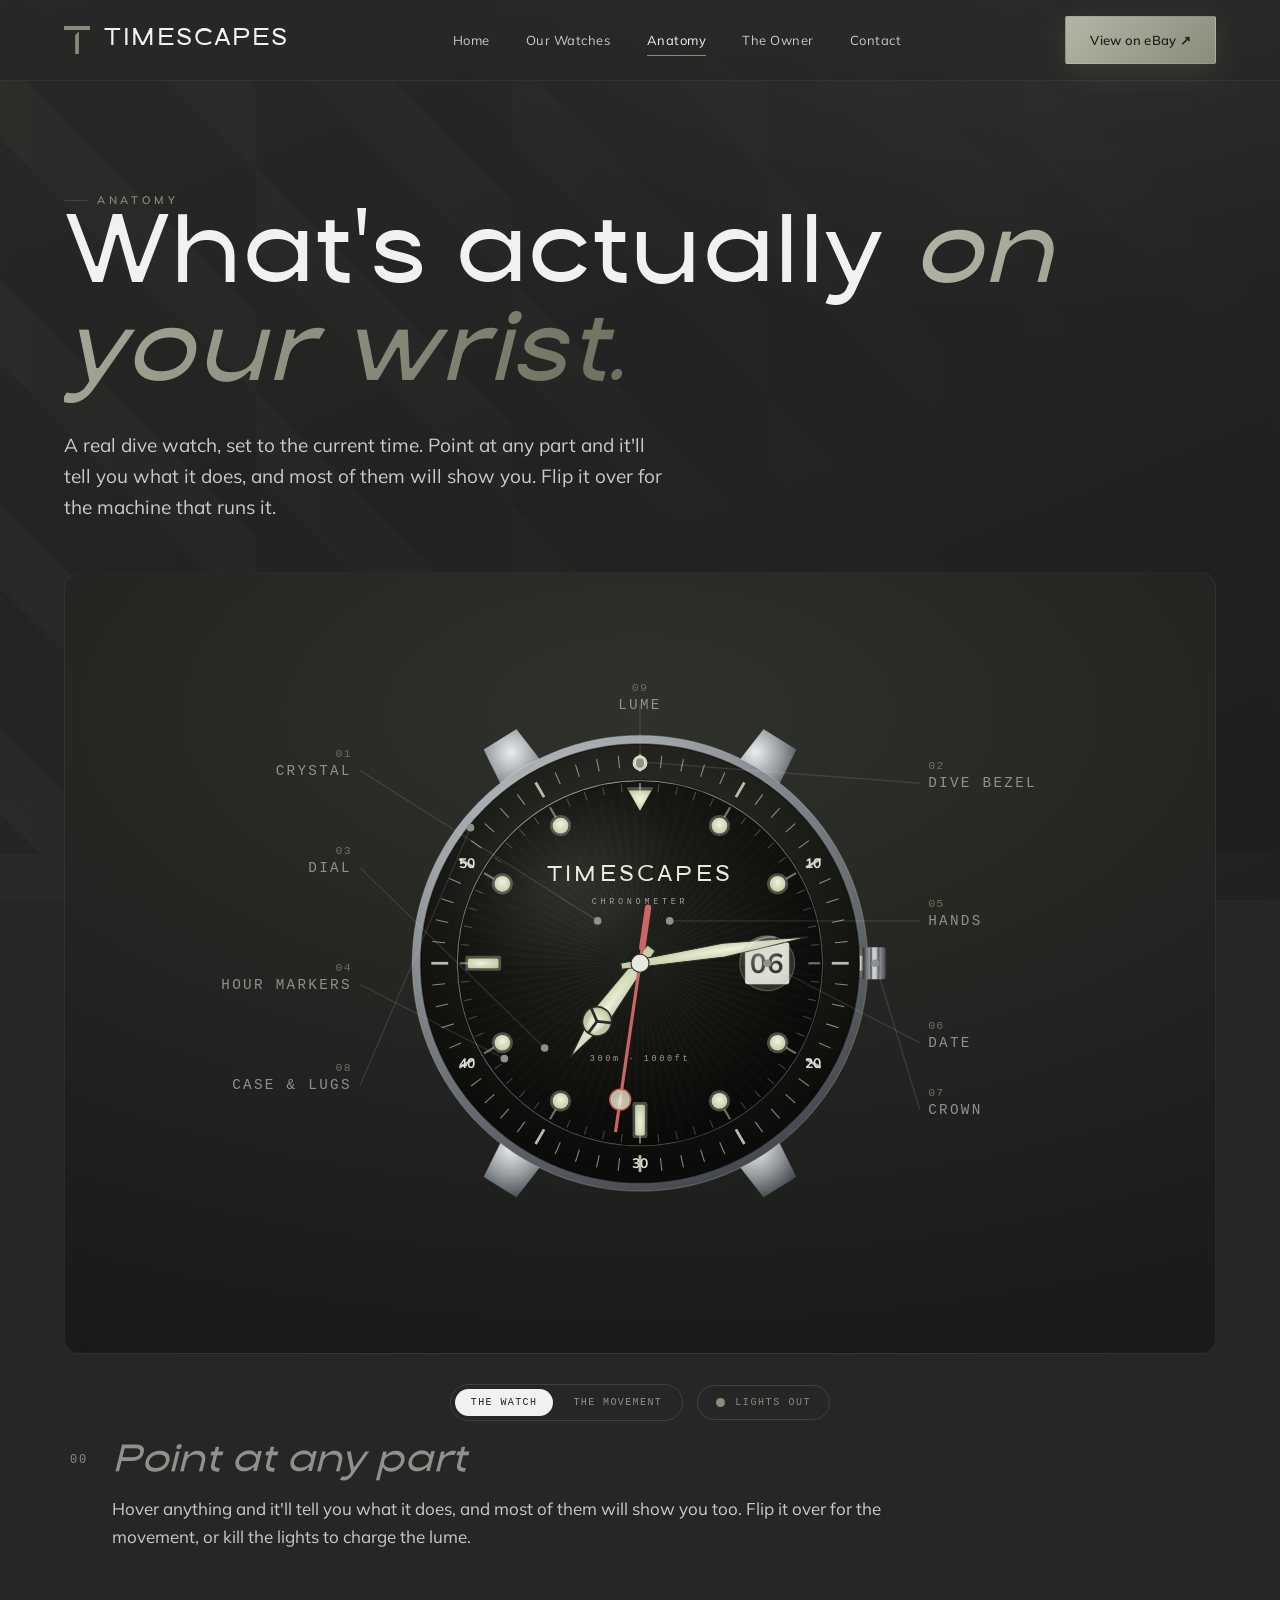
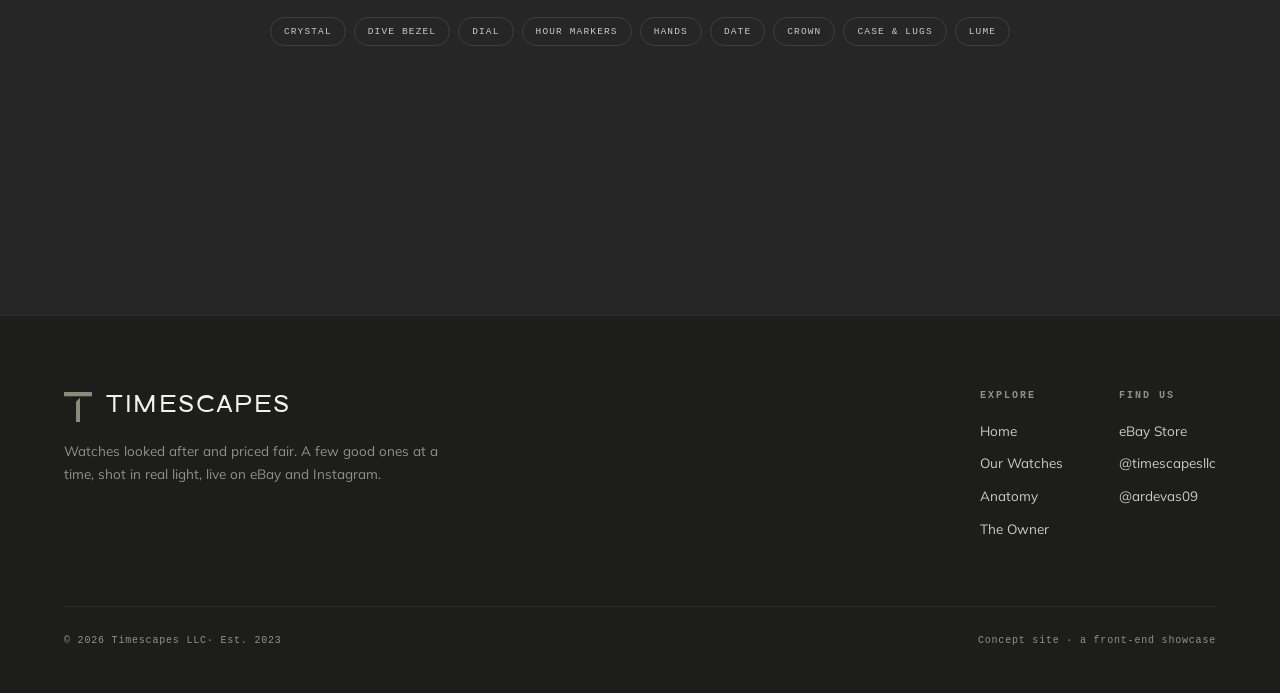
==== commit 192d26bd: "Add files via upload" ====
--- a/anatomy.html
+++ b/anatomy.html
@@ -229,9 +229,12 @@
     var date='<g class="part" data-part="date"><rect x="'+(dwx-21)+'" y="'+(CY-20)+'" width="42" height="40" rx="3" fill="#ece9e2"/><rect x="'+(dwx-21)+'" y="'+(CY-20)+'" width="42" height="40" rx="3" fill="none" stroke="#000" stroke-opacity="0.35" stroke-width="1"/>'
       +'<text id="dateNum" x="'+dwx+'" y="'+(CY+9)+'" text-anchor="middle" font-family="Mulish,sans-serif" font-size="26" font-weight="700" fill="#1b1c19">14</text></g>';
 
-    function merc(){var L=110,w=9;var tip=CY-L;
+    function merc(){var L=110,w=9;var tip=CY-L;var cyv=CY-L*0.62;
       return '<path d="M '+C+' '+f(tip)+' L '+(C+w)+' '+f(CY-L*0.55)+' L '+(C+w*0.5)+' '+(CY+18)+' L '+(C-w*0.5)+' '+(CY+18)+' L '+(C-w)+' '+f(CY-L*0.55)+' Z" class="lumePart" fill="url(#lumeG)" stroke="#2a2b27" stroke-width="1"/>'
-        +'<circle cx="'+C+'" cy="'+f(CY-L*0.62)+'" r="13" fill="none" stroke="#2a2b27" stroke-width="3.2"/><circle cx="'+C+'" cy="'+f(CY-L*0.62)+'" r="13" class="lumePart" fill="url(#lumeG)" fill-opacity="0.9"/>';}
+        +'<circle cx="'+C+'" cy="'+f(cyv)+'" r="13" fill="none" stroke="#2a2b27" stroke-width="3.2"/><circle cx="'+C+'" cy="'+f(cyv)+'" r="13" class="lumePart" fill="url(#lumeG)" fill-opacity="0.9"/>'
+        +'<line x1="'+C+'" y1="'+f(cyv)+'" x2="'+C+'" y2="'+f(cyv-13)+'" stroke="#2a2b27" stroke-width="2.6" stroke-linecap="round"/>'
+        +'<line x1="'+C+'" y1="'+f(cyv)+'" x2="'+f(C+11.26)+'" y2="'+f(cyv+6.5)+'" stroke="#2a2b27" stroke-width="2.6" stroke-linecap="round"/>'
+        +'<line x1="'+C+'" y1="'+f(cyv)+'" x2="'+f(C-11.26)+'" y2="'+f(cyv+6.5)+'" stroke="#2a2b27" stroke-width="2.6" stroke-linecap="round"/>';}
     function minH(){var L=160,w=6.5;var tip=CY-L;
       return '<path d="M '+C+' '+f(tip)+' L '+(C+w)+' '+f(CY-L*0.5)+' L '+(C+w*0.45)+' '+(CY+18)+' L '+(C-w*0.45)+' '+(CY+18)+' L '+(C-w)+' '+f(CY-L*0.5)+' Z" class="lumePart" fill="url(#lumeG)" stroke="#2a2b27" stroke-width="1"/>';}
     var hands='<g class="part" data-part="hands">'
@@ -283,7 +286,7 @@
     var hs='M '+bx+' '+by;
     for(var t=0.3;t<=5.6*Math.PI;t+=0.22){var rr=2.5+t*1.0,xx=bx+Math.cos(t)*rr,yy=by+Math.sin(t)*rr;hs+=' L '+f(xx)+' '+f(yy);}
     var balInner='<circle cx="'+bx+'" cy="'+by+'" r="'+br+'" fill="none" stroke="#b8bcae" stroke-width="5"/><line x1="'+(bx-br)+'" y1="'+by+'" x2="'+(bx+br)+'" y2="'+by+'" stroke="#aeb2a4" stroke-width="3"/><line x1="'+bx+'" y1="'+(by-br)+'" x2="'+bx+'" y2="'+(by+br)+'" stroke="#aeb2a4" stroke-width="3"/><line x1="'+(bx-br*0.7)+'" y1="'+(by-br*0.7)+'" x2="'+(bx+br*0.7)+'" y2="'+(by+br*0.7)+'" stroke="#aeb2a4" stroke-width="2.4"/><path d="'+hs+'" fill="none" stroke="#d8b65a" stroke-width="1.1" opacity="0.85"/>'+screw(bx,by-br)+screw(bx+br,by)+screw(bx,by+br)+screw(bx-br,by)+'<circle cx="'+bx+'" cy="'+by+'" r="4" fill="#cfd3c5"/>';
-    var balAnim=REDUCE?'':'<animateTransform attributeName="transform" attributeType="XML" type="rotate" values="-14 '+bx+' '+by+';14 '+bx+' '+by+';-14 '+bx+' '+by+'" keyTimes="0;0.5;1" dur="0.3s" calcMode="spline" keySplines="0.4 0 0.6 1;0.4 0 0.6 1" repeatCount="indefinite"/>';
+    var balAnim=REDUCE?'':'<animateTransform attributeName="transform" attributeType="XML" type="rotate" values="-14 '+bx+' '+by+';14 '+bx+' '+by+';-14 '+bx+' '+by+'" keyTimes="0;0.5;1" dur="0.25s" calcMode="spline" keySplines="0.4 0 0.6 1;0.4 0 0.6 1" repeatCount="indefinite"/>';
     var rx=600,ry=276,coils='';
     for(var cc=8;cc<46;cc+=5){coils+='<circle cx="'+rx+'" cy="'+ry+'" r="'+cc+'" fill="none" stroke="#6c7162" stroke-width="1.4" opacity="0.5"/>';}
     var barAnim=REDUCE?'':'<animateTransform attributeName="transform" attributeType="XML" type="rotate" from="0 '+rx+' '+ry+'" to="360 '+rx+' '+ry+'" dur="48s" repeatCount="indefinite"/>';
@@ -291,8 +294,8 @@
     // escapement: small escape wheel + anchor-shaped pallet fork beside the balance
     var ew=520,ey=452;
     var tickVals='';for(var ti=0;ti<15;ti++){tickVals+=(ti?';':'')+(ti*24)+' '+ew+' '+ey;}
-    var tickAnim=REDUCE?'':'<animateTransform attributeName="transform" attributeType="XML" type="rotate" calcMode="discrete" values="'+tickVals+'" dur="2.25s" repeatCount="indefinite"/>';
-    var rockAnim=REDUCE?'':'<animateTransform attributeName="transform" attributeType="XML" type="rotate" values="-6 490 448;6 490 448;-6 490 448" keyTimes="0;0.5;1" dur="0.3s" calcMode="spline" keySplines="0.4 0 0.6 1;0.4 0 0.6 1" repeatCount="indefinite"/>';
+    var tickAnim=REDUCE?'':'<animateTransform attributeName="transform" attributeType="XML" type="rotate" calcMode="discrete" values="'+tickVals+'" dur="1.875s" repeatCount="indefinite"/>';
+    var rockAnim=REDUCE?'':'<animateTransform attributeName="transform" attributeType="XML" type="rotate" values="-6 490 448;6 490 448;-6 490 448" keyTimes="0;0.5;1" dur="0.25s" calcMode="spline" keySplines="0.4 0 0.6 1;0.4 0 0.6 1" repeatCount="indefinite"/>';
     var escapeWheel='<g>'+wheel(ew,ey,13,15,'#565b4e')+'<circle cx="'+ew+'" cy="'+ey+'" r="3.4" fill="#2a2d24"/>'+tickAnim+'</g>';
     var pallet='<g stroke-linecap="round">'+rockAnim
       +'<line x1="490" y1="448" x2="509" y2="446" stroke="#b6baac" stroke-width="3.4"/>'
@@ -344,9 +347,9 @@
     {part:'balance',num:'02',name:'Balance Wheel',ax:432,ay:412,lx:250,ly:296,side:'L',desc:"This is the piece keeping time. It swings back and forth at a locked rate, 28,800 times an hour here, eight beats a second. Hold that rhythm steady and the watch holds time. The fine coil at its center is the hairspring; a watchmaker shortens or lengthens it by a hair to speed the watch up or slow it down."},
     {part:'escapement',num:'03',name:'Escapement',ax:508,ay:452,lx:250,ly:474,side:'L',desc:"The cleverest part in here, and the source of the ticking. This little anchor-shaped lever catches a spinning toothed wheel and lets it slip one tooth at a time, in step with the balance. That catch-and-release feeds the mainspring's power out in even sips instead of letting it dump all at once."},
     {part:'barrel',num:'04',name:'Mainspring Barrel',ax:602,ay:276,lx:790,ly:178,side:'R',desc:"The fuel tank. A flat spring sits coiled up tight inside this drum; the rotor winds it, and it lets go a little at a time to drive the rest of the movement. A full wind buys you around two days. That number is the 'power reserve' on the spec sheet."},
-    {part:'jewels',num:'05',name:'Jewels',ax:560,ay:300,lx:790,ly:300,side:'R',desc:"The little red dots are jewels: synthetic rubies pressed in wherever a fast-spinning part would otherwise grind metal on metal. They're slick and they outlast the parts around them. This movement runs 25, and the maker stamps that count on the bridge. It's a big reason a good mechanical can run 50 years on a cleaning and fresh oil every few."},
+    {part:'jewels',num:'05',name:'Jewels',ax:560,ay:300,lx:790,ly:300,side:'R',desc:"The little red dots are jewels: synthetic rubies pressed in wherever a fast-spinning part would otherwise grind metal on metal. They're slick and they outlast the parts around them. This movement runs 25. It's a big reason a good mechanical can run 50 years on a cleaning and fresh oil every few."},
     {part:'gears',num:'06',name:'Gear Train',ax:524,ay:378,lx:790,ly:392,side:'R',desc:"The chain of toothed wheels carrying power from the barrel up to the escapement. Each wheel turns the next at a fixed ratio, and stacking those ratios slows the spring's fast unwind down to one clean turn a minute at the seconds hand."},
-    {part:'bridges',num:'07',name:'Bridges',ax:576,ay:430,lx:790,ly:482,side:'R',desc:"The metal plates arching over the gears, holding the pivots in line. The wavy striping is Côtes de Genève, and someone bevels and polishes those edges by hand. None of it changes how the watch runs; it sits there to look good through the glass back. At this level, the finishing is half of what you're paying for."}
+    {part:'bridges',num:'07',name:'Bridges',ax:576,ay:430,lx:790,ly:482,side:'R',desc:"The metal plates arching over the gears, holding the pivots in line. The fine striping is Côtes de Genève, and someone bevels and polishes those edges by hand. None of it changes how the watch runs; it sits there to look good through the glass back. At this level, the finishing is half of what you're paying for."}
   ];
 
   function annoSVG(list){return list.map(function(a,i){
@@ -369,7 +372,7 @@
   /* live hands */
   var hHour=dFront.querySelector('#hHour'), hMin=dFront.querySelector('#hMin'), hSec=dFront.querySelector('#hSec');
   function setHands(a,b,c){hHour.setAttribute('transform','rotate('+a+' '+C+' '+CY+')');hMin.setAttribute('transform','rotate('+b+' '+C+' '+CY+')');hSec.setAttribute('transform','rotate('+c+' '+C+' '+CY+')');}
-  if(REDUCE){setHands(305,63,180);} else {(function tk(){var d=new Date();setHands(((d.getHours()%12)+d.getMinutes()/60)*30,(d.getMinutes()+d.getSeconds()/60)*6,(d.getSeconds()+d.getMilliseconds()/1000)*6);requestAnimationFrame(tk);})();}
+  if(REDUCE){setHands(305,63,180);} else {(function tk(){var d=new Date();setHands(((d.getHours()%12)+d.getMinutes()/60)*30,(d.getMinutes()+d.getSeconds()/60)*6,(d.getSeconds()+Math.floor(d.getMilliseconds()/1000*8)/8)*6);requestAnimationFrame(tk);})();}
 
   /* ============ state ============ */
   var stage=document.getElementById('stage'), flip=document.getElementById('flip'),
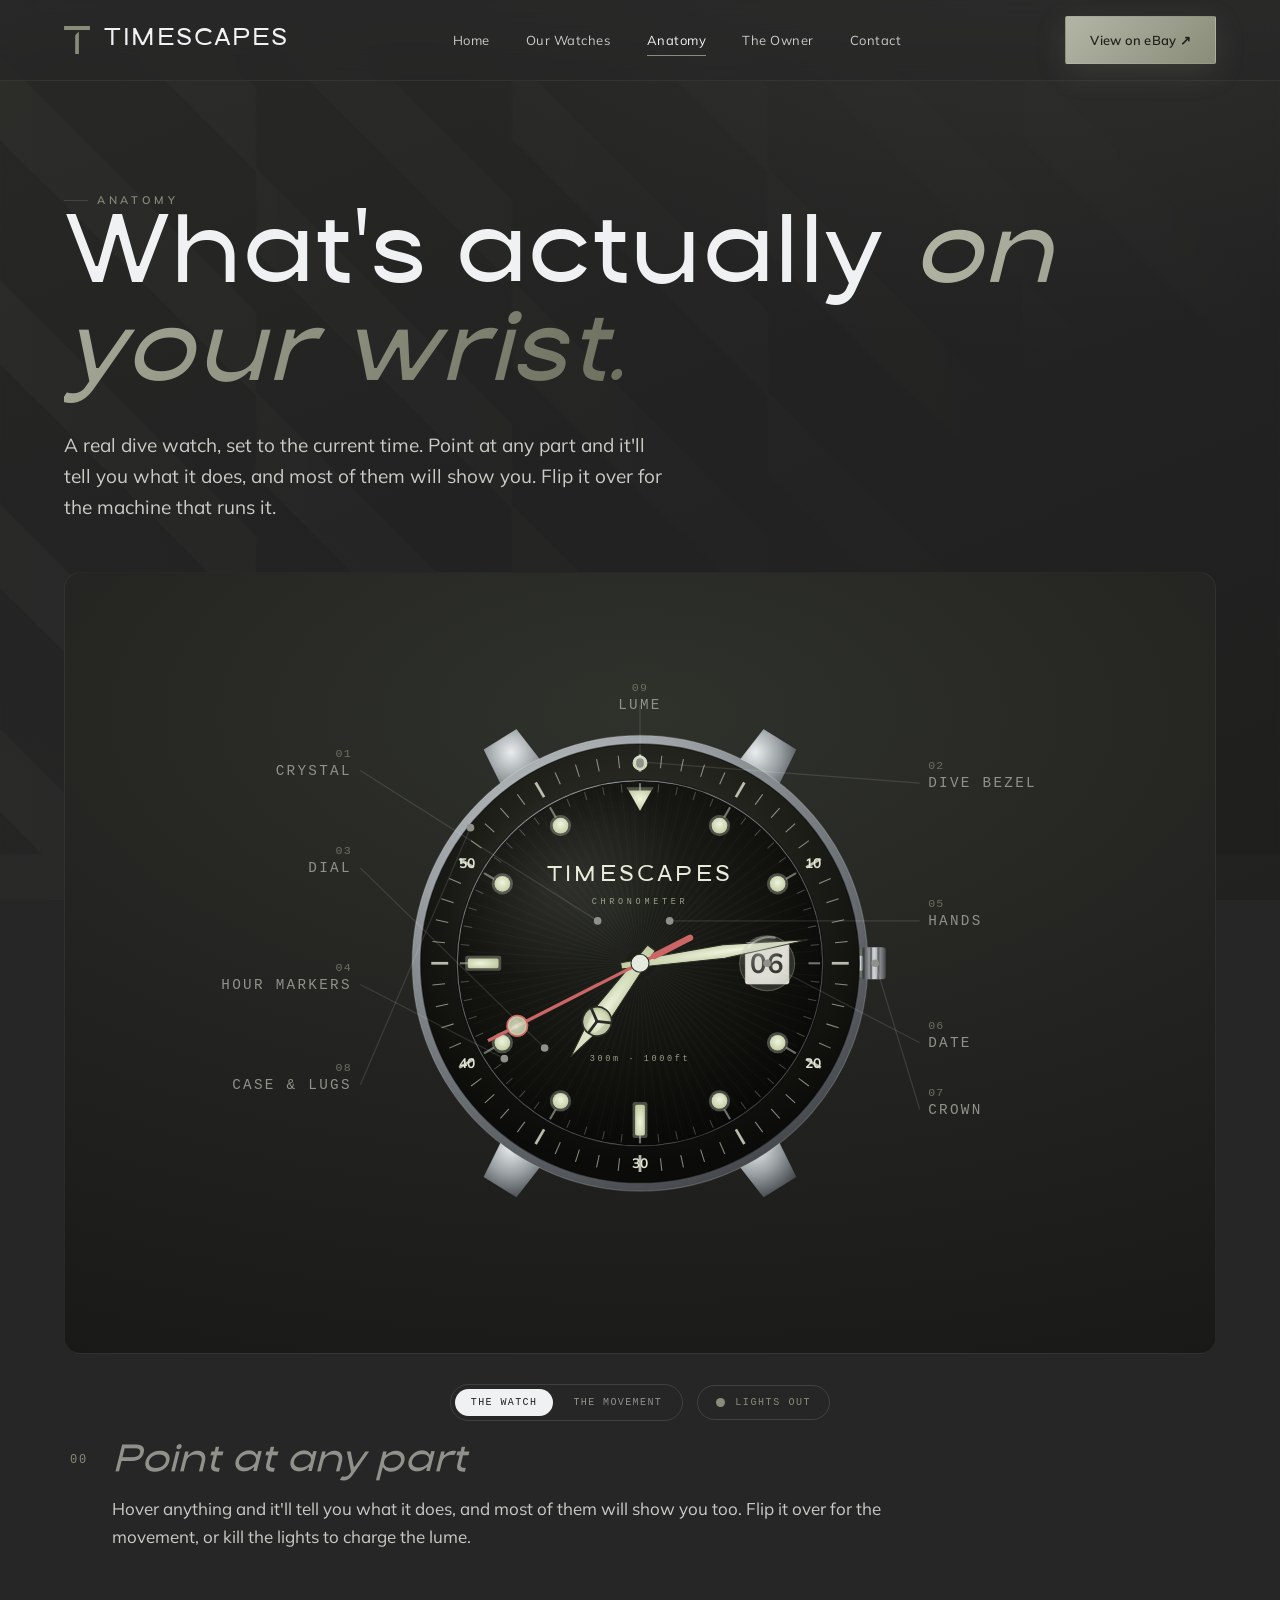
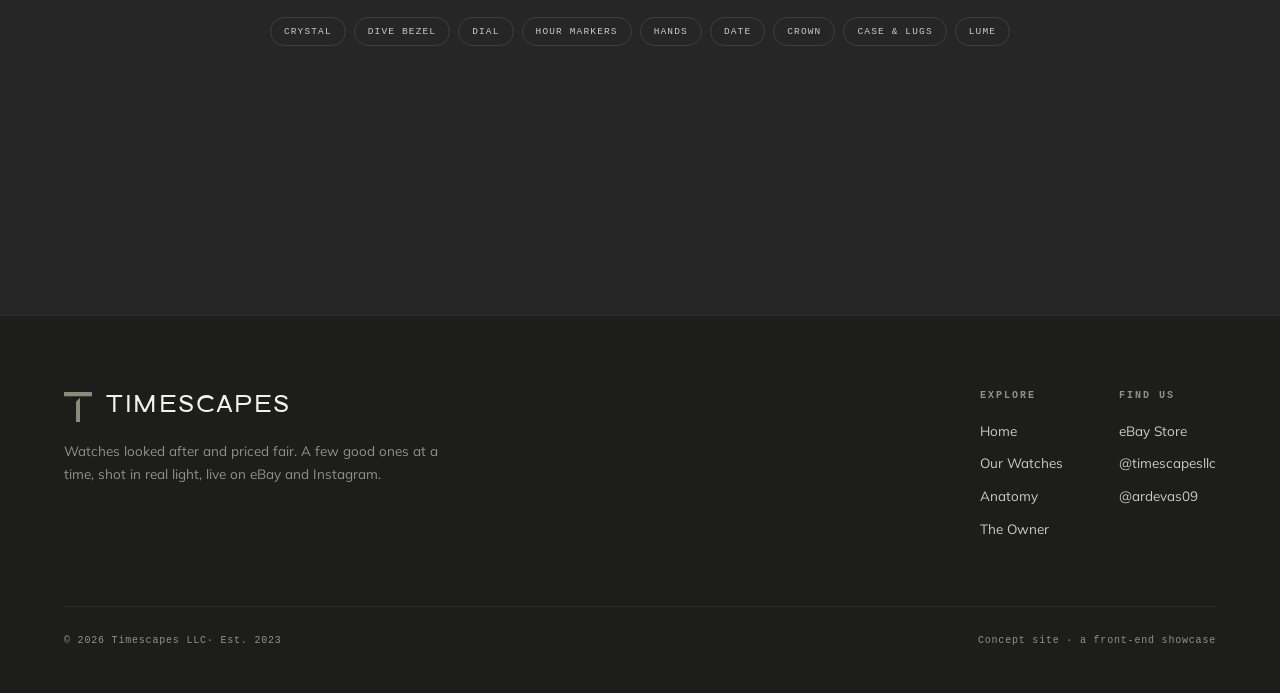
==== commit 81ec54e6: "Add files via upload" ====
--- a/anatomy.html
+++ b/anatomy.html
@@ -12,8 +12,8 @@
 <link rel="preconnect" href="https://fonts.gstatic.com" crossorigin>
 <link href="https://fonts.googleapis.com/css2?family=Mulish:ital,wght@0,400;0,500;0,600;0,700;1,500&display=swap" rel="stylesheet">
 <link rel="icon" href="assets/brand/icon-green.svg">
-<link rel="stylesheet" href="styles.css?v=20260623">
-<script defer src="app.js?v=20260623"></script>
+<link rel="stylesheet" href="styles.css?v=20260624">
+<script defer src="app.js?v=20260624"></script>
 
 <style>
 /* ===== stage + flip ===== */
@@ -109,7 +109,20 @@
   .pill:hover{border-color:var(--gold-line);color:var(--ink)}
   .pill.active{background:var(--ink);color:#20211d;border-color:var(--ink)}
 
-  @media (max-width:640px){.readout{grid-template-columns:1fr;gap:6px}.readout__idx{padding-top:0}.anno .lbl{font-size:11.5px}}
+  @media (max-width:640px){
+    .flip{aspect-ratio:1/1}
+    .anno{display:none}
+    .anat .container{display:flex;flex-direction:column}
+    .stage{order:1;padding:14px 6px}
+    .bar{order:2;margin-top:18px}
+    .legend{order:3;margin-top:16px;gap:7px}
+    .readout{order:4;grid-template-columns:1fr;gap:6px;margin-top:18px;min-height:0;padding:0 2px}
+    .anat-specs{order:5}
+    .pill{font-size:11px;padding:10px 14px;letter-spacing:.1em}
+    .seg button{padding:11px 15px}
+    .lights{padding:11px 16px}
+    .readout__idx{padding-top:0}
+  }
   @media (prefers-reduced-motion:reduce){.anat *{transition:none!important;animation:none!important}#diagramFront,#diagramBack{opacity:1;transform:none}.anno .lead-line{stroke-dashoffset:0}.anno .dot,.anno .lbl,.anno .num{opacity:1}}
   /* section spacing for the integrated page */
   .anat{padding-bottom:clamp(80px,10vw,130px)}
@@ -369,6 +382,12 @@
   dFront.innerHTML=frontSVG()+annoSVG(FRONT_ANNO);
   dBack.innerHTML=movementSVG()+annoSVG(BACK_ANNO);
 
+  /* phones: crop the viewBox to the watch so it fills the screen (labels are hidden on mobile) */
+  var mqMobile=matchMedia('(max-width:640px)');
+  function applyMobile(){var vb=mqMobile.matches?'260 80 520 520':'0 0 1040 680';dFront.setAttribute('viewBox',vb);dBack.setAttribute('viewBox',vb);}
+  applyMobile();
+  try{mqMobile.addEventListener('change',applyMobile);}catch(e){mqMobile.addListener(applyMobile);}
+
   /* live hands */
   var hHour=dFront.querySelector('#hHour'), hMin=dFront.querySelector('#hMin'), hSec=dFront.querySelector('#hSec');
   function setHands(a,b,c){hHour.setAttribute('transform','rotate('+a+' '+C+' '+CY+')');hMin.setAttribute('transform','rotate('+b+' '+C+' '+CY+')');hSec.setAttribute('transform','rotate('+c+' '+C+' '+CY+')');}
@@ -385,6 +404,11 @@
   var side='front', pinned=null, current=null, lit=false, swapT=null;
   var DEF={idx:'00',name:'Point at any part',desc:"Hover anything and it'll tell you what it does, and most of them will show you too. Flip it over for the movement, or kill the lights to charge the lume."};
   var DEF_BACK={idx:'00',name:'Point at any piece',desc:"It's all moving in here for real: the balance is beating, the rotor's swinging. Hover any piece to see what it's for."};
+  if(mqMobile.matches){
+    DEF.name='Tap a part';DEF.desc="Tap any part and it'll tell you what it does, and most will show you too. Flip it over for the movement, or kill the lights to charge the lume.";
+    DEF_BACK.name='Tap a piece';DEF_BACK.desc="It's all moving in here for real: the balance is beating, the rotor's swinging. Tap any piece to see what it's for.";
+    rName.textContent=DEF.name;rDesc.textContent=DEF.desc;
+  }
   function S(){return SIDES[side];}
   function byPart(p){return S().anno.filter(function(a){return a.part===p;})[0];}
 
--- a/styles.css
+++ b/styles.css
@@ -573,3 +573,42 @@
   .nav-ebay:hover .nav-ebay__watch .nw-spin,
   .nav-ebay:focus-within .nav-ebay__watch .nw-spin{animation:none !important}
 }
+
+/* ============================================================
+   MOBILEMAXX — phone refinements (after all base rules so they win)
+   ============================================================ */
+@media(max-width:600px){
+  /* tighter vertical rhythm: the desktop 88px min left a lot of dead scroll */
+  :root{--section:clamp(54px,12vw,92px)}
+
+  /* leaner nav */
+  .nav__row{height:64px}
+  .nav__links.open{top:64px}
+  .brand{font-size:20px}
+  .brand img{width:22px}
+  .nav-ebay > .btn{padding:11px 14px;font-size:12px}
+
+  /* hero + page heads start higher under the shorter nav */
+  .hero{padding-top:36px}
+  .hero .lead{margin-top:22px}
+  .hero .cta-row{margin-top:30px}
+  .page-head{padding-top:42px}
+
+  /* headline scales down on small screens instead of a flat 48px */
+  h1.display{font-size:clamp(38px,8vw,48px)}
+
+  /* CTAs go full-width + stacked: cleaner and easier to tap */
+  .cta-row{flex-direction:column;align-items:stretch;gap:12px}
+  .cta-row .btn{width:100%;justify-content:center;padding:15px 24px}
+
+  /* misc tightening */
+  .sec-head{margin-bottom:clamp(28px,6vw,40px)}
+  .film__inner{padding:clamp(54px,12vw,90px) 0}
+  footer{padding:48px 0 36px}
+  .foot__links{gap:30px}
+}
+
+/* tiny phones: drop the nav eBay button (still in the hero + footer) so the bar never crowds */
+@media(max-width:380px){
+  .nav-ebay{display:none}
+}
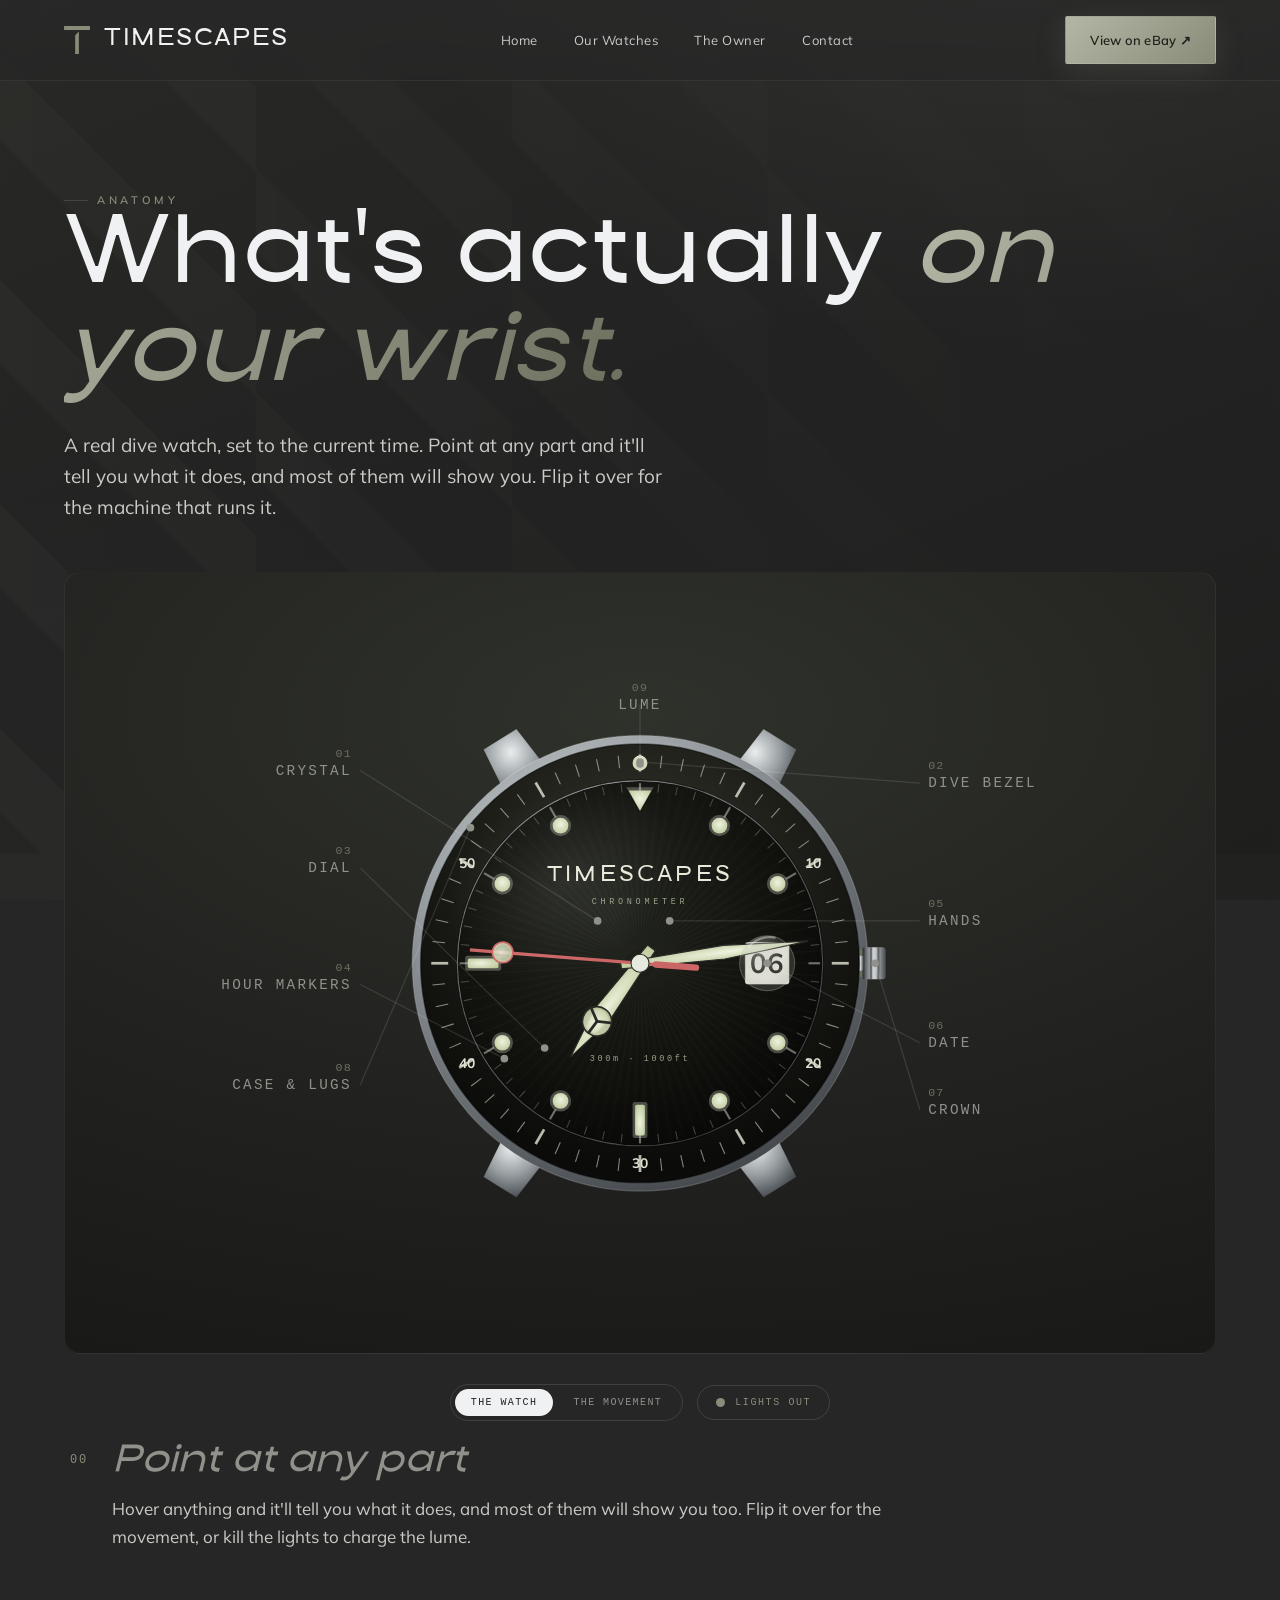
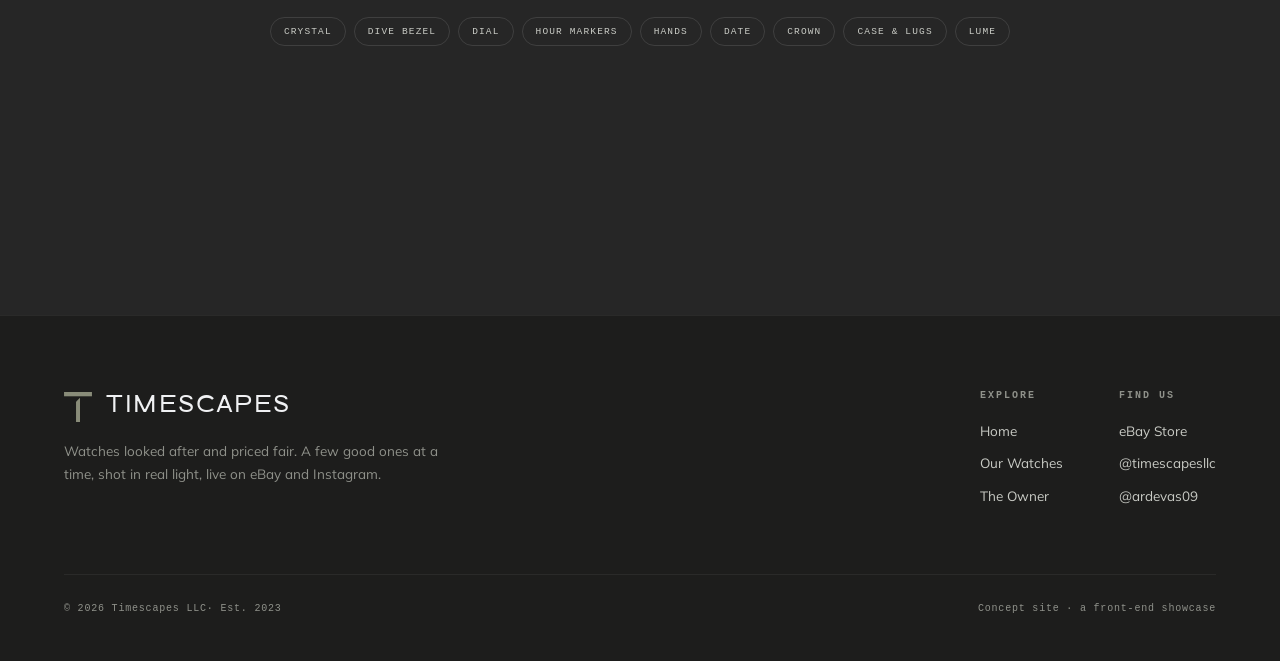
==== commit acb34262: "Add files via upload" ====
--- a/anatomy.html
+++ b/anatomy.html
@@ -12,8 +12,8 @@
 <link rel="preconnect" href="https://fonts.gstatic.com" crossorigin>
 <link href="https://fonts.googleapis.com/css2?family=Mulish:ital,wght@0,400;0,500;0,600;0,700;1,500&display=swap" rel="stylesheet">
 <link rel="icon" href="assets/brand/icon-green.svg">
-<link rel="stylesheet" href="styles.css?v=20260624">
-<script defer src="app.js?v=20260624"></script>
+<link rel="stylesheet" href="styles.css?v=20260624b">
+<script defer src="app.js?v=20260624b"></script>
 
 <style>
 /* ===== stage + flip ===== */
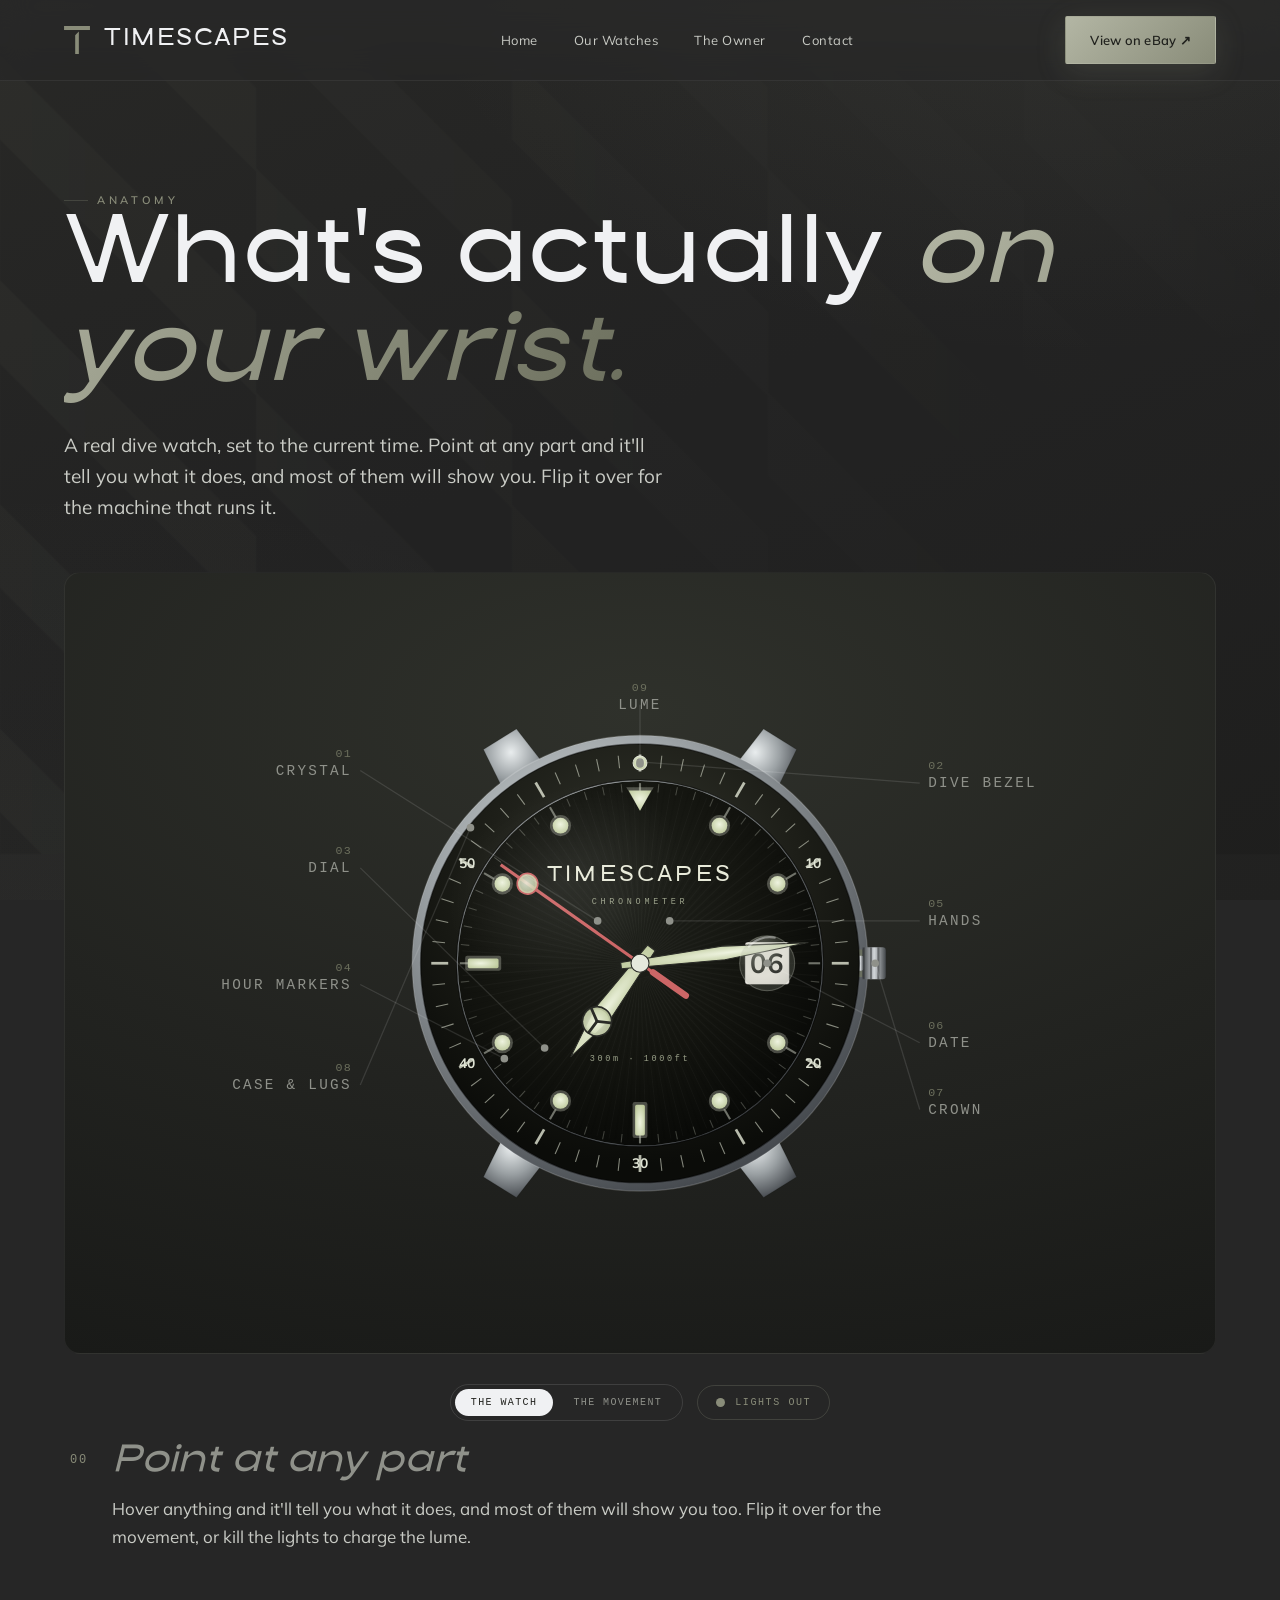
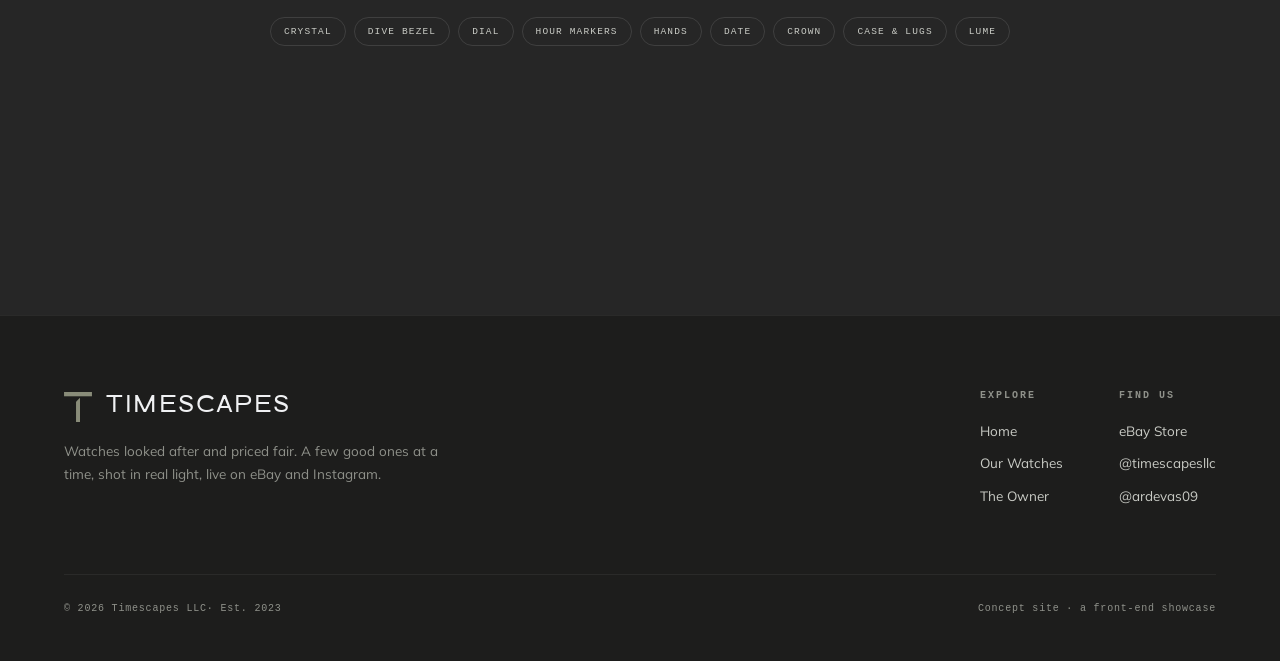
==== commit 3c9f4b20: "Add files via upload" ====
--- a/anatomy.html
+++ b/anatomy.html
@@ -12,8 +12,8 @@
 <link rel="preconnect" href="https://fonts.gstatic.com" crossorigin>
 <link href="https://fonts.googleapis.com/css2?family=Mulish:ital,wght@0,400;0,500;0,600;0,700;1,500&display=swap" rel="stylesheet">
 <link rel="icon" href="assets/brand/icon-green.svg">
-<link rel="stylesheet" href="styles.css?v=20260624b">
-<script defer src="app.js?v=20260624b"></script>
+<link rel="stylesheet" href="styles.css?v=20260624g">
+<script defer src="app.js?v=20260624g"></script>
 
 <style>
 /* ===== stage + flip ===== */
--- a/styles.css
+++ b/styles.css
@@ -244,6 +244,21 @@
 .filter:hover{border-color:var(--gold);color:var(--gold)}
 .filter.active{background:var(--ink);color:#20211d;border-color:var(--ink)}
 .card.hide{display:none}
+#inventoryGrid{transition:opacity .2s var(--ease)}
+.filter:disabled{opacity:.26;cursor:default;pointer-events:none;border-color:var(--line);color:var(--muted)}
+.filter-div{flex:0 0 auto;align-self:center;width:1px;height:18px;background:var(--line-2);margin:0 6px}
+.inv-aux{display:flex;align-items:center;gap:20px;flex-wrap:wrap}
+.inv-count{font-family:var(--mono);font-size:11px;letter-spacing:.08em;color:var(--muted);white-space:nowrap}
+.inv-sort{display:inline-flex;align-items:center;gap:9px;font-family:var(--mono);font-size:9px;letter-spacing:.18em;text-transform:uppercase;color:var(--muted)}
+.inv-sort select{font-family:var(--mono);font-size:11px;letter-spacing:.03em;text-transform:none;color:var(--ink-soft);background:transparent;
+  border:1px solid var(--line);border-radius:30px;padding:7px 30px 7px 13px;cursor:pointer;-webkit-appearance:none;appearance:none;
+  background-image:url("data:image/svg+xml,%3Csvg xmlns='http://www.w3.org/2000/svg' width='10' height='6' viewBox='0 0 10 6'%3E%3Cpath d='M1 1l4 4 4-4' fill='none' stroke='%23b6a86a' stroke-width='1.4'/%3E%3C/svg%3E");
+  background-repeat:no-repeat;background-position:right 12px center}
+.inv-sort select:hover{border-color:var(--gold)}
+.inv-sort option{background:var(--bg-2);color:var(--ink)}
+.inv-empty{grid-column:1/-1;text-align:center;padding:54px 0;color:var(--muted);font-family:var(--mono);font-size:12px;letter-spacing:.05em}
+.inv-empty button{background:none;border:none;color:var(--gold);font:inherit;cursor:pointer;text-decoration:underline;margin-left:8px;letter-spacing:.05em}
+@media(max-width:600px){ .inv-aux{width:100%;justify-content:flex-start} .filter-div{display:none} }
 
 /* ============ SPIN VIEWER (signature interaction) ============ */
 .spin{position:relative;width:100%;aspect-ratio:1/1;border-radius:8px;overflow:hidden;
@@ -283,23 +298,36 @@
 .detail__back{font-family:var(--mono);font-size:10.5px;letter-spacing:.16em;text-transform:uppercase;color:var(--muted);
   display:inline-flex;gap:.6em;transition:color .3s;margin-bottom:34px}
 .detail__back:hover{color:var(--gold)}
-.detail__grid{display:grid;grid-template-columns:1.08fr .92fr;gap:clamp(40px,5vw,80px);align-items:start}
-.detail__spin{position:relative}
+.detail__grid{display:grid;grid-template-columns:1.08fr .92fr;gap:clamp(40px,5vw,80px);align-items:start;grid-template-areas:"spin info" "gallery info"}
+.detail__spin{position:relative;grid-area:spin}
 .detail__spin .spin{box-shadow:0 50px 90px rgba(0,0,0,.5)}
-.detail__info{padding-top:8px}
+.detail__info{padding-top:8px;grid-area:info}
 .detail__brand{font-family:var(--mono);font-size:11px;letter-spacing:.2em;text-transform:uppercase;color:var(--gold)}
 .detail__name{font-family:var(--serif);font-size:clamp(34px,4.4vw,52px);font-weight:500;line-height:1.05;letter-spacing:-.01em;margin:14px 0 0}
 .detail__spec-line{font-size:15px;color:var(--ink-soft);margin-top:14px;max-width:26em;line-height:1.7}
-.specs{margin:34px 0;border-top:1px solid var(--line-2)}
+.specs{margin:34px 0 0;border-top:1px solid var(--line-2)}
 .specs div{display:flex;justify-content:space-between;gap:20px;padding:14px 0;border-bottom:1px solid var(--line-2)}
 .specs dt{font-family:var(--mono);font-size:10.5px;letter-spacing:.16em;text-transform:uppercase;color:var(--muted)}
 .specs dd{font-size:14px;color:var(--ink);text-align:right}
 .specs dd.placeholder{color:var(--ink-soft)}
 .specs dd .ph{display:block;font-family:var(--mono);font-size:9px;letter-spacing:.12em;text-transform:uppercase;color:var(--muted);margin-top:3px}
+.specs--cont{margin:0;border-top:none}
+.specs-toggle{display:flex;align-items:center;justify-content:space-between;gap:12px;width:100%;background:none;border:none;
+  border-bottom:1px solid var(--line-2);cursor:pointer;padding:14px 0;font-family:var(--mono);font-size:10.5px;
+  letter-spacing:.16em;text-transform:uppercase;color:var(--gold);transition:color .25s}
+.specs-toggle:hover{color:var(--gold-bright)}
+.specs-toggle__chev{font-size:12px;transition:transform .4s var(--ease)}
+.specs-toggle.open .specs-toggle__chev{transform:rotate(180deg)}
+.specs-more{max-height:0;overflow:hidden;transition:max-height .45s var(--ease)}
+@media(prefers-reduced-motion:reduce){ .specs-more,.specs-toggle__chev{transition:none} }
 .detail__cta{display:flex;gap:14px;flex-wrap:wrap;margin-top:30px}
-.detail__gallery{margin-top:clamp(48px,6vw,80px)}
-.gallery-strip{display:flex;gap:12px;overflow-x:auto;padding-bottom:8px;scrollbar-width:thin}
-.gallery-strip img{width:118px;height:118px;flex:0 0 auto;object-fit:cover;border-radius:4px;cursor:pointer;
+.detail__gallery{grid-area:gallery;margin-top:clamp(26px,3vw,40px)}
+.gallery-strip{display:flex;gap:10px;overflow-x:auto;padding-bottom:10px;scrollbar-width:thin;scrollbar-color:var(--line-2) transparent}
+.gallery-strip::-webkit-scrollbar{height:6px}
+.gallery-strip::-webkit-scrollbar-track{background:transparent}
+.gallery-strip::-webkit-scrollbar-thumb{background:var(--line-2);border-radius:6px}
+.gallery-strip:hover::-webkit-scrollbar-thumb{background:var(--gold-deep)}
+.gallery-strip img{width:100px;height:100px;flex:0 0 auto;object-fit:cover;border-radius:4px;cursor:pointer;
   opacity:.78;transition:opacity .4s,transform .5s var(--ease)}
 .gallery-strip img:hover{opacity:1;transform:translateY(-3px)}
 .more{padding:var(--section) 0 0}
@@ -451,7 +479,7 @@
   .menu-btn{display:flex}
   .hero__grid{grid-template-columns:1fr;gap:48px}
   .hero__visual{order:-1}
-  .detail__grid{grid-template-columns:1fr;gap:40px}
+  .detail__grid{grid-template-columns:1fr;gap:40px;grid-template-areas:"spin" "info" "gallery"}
   .compare__wrap{grid-template-columns:1fr;gap:30px}
   .owner-bio__grid{grid-template-columns:1fr;gap:40px}
   .closer__grid{grid-template-columns:1fr;gap:40px}
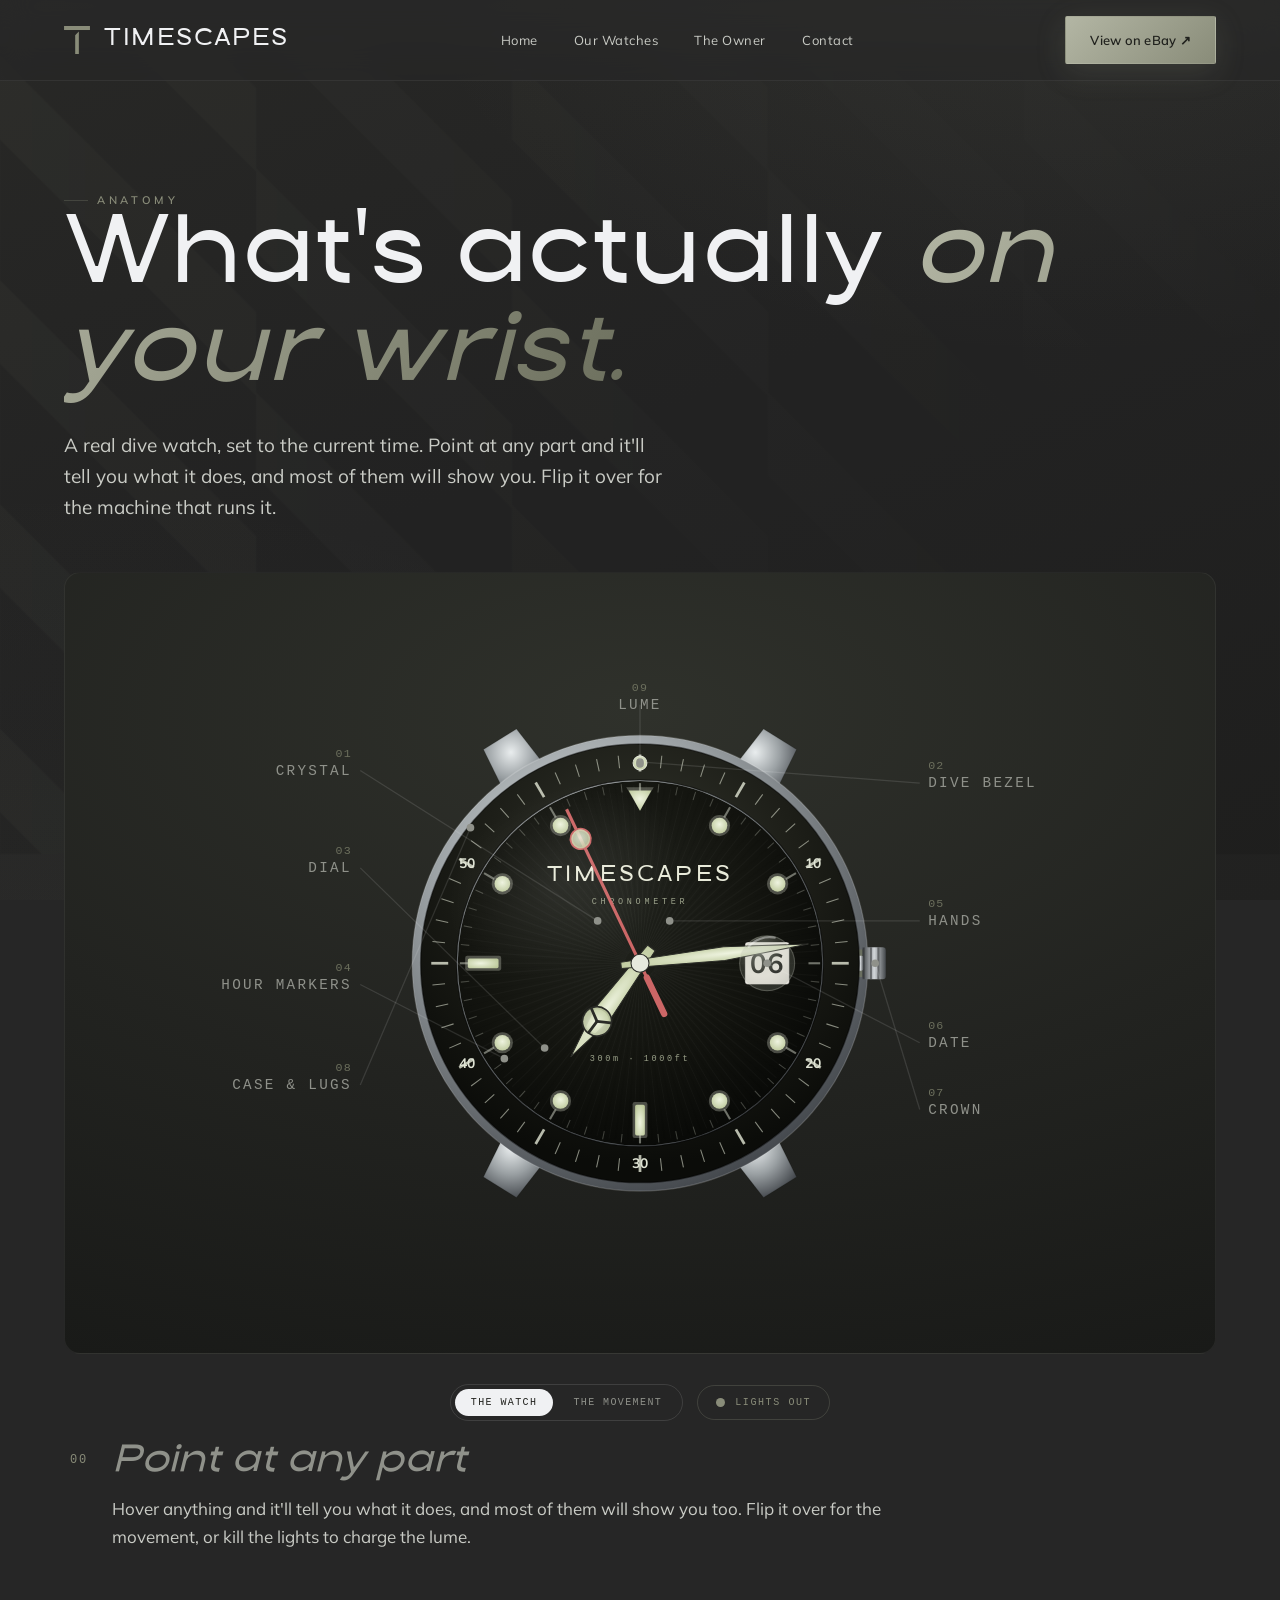
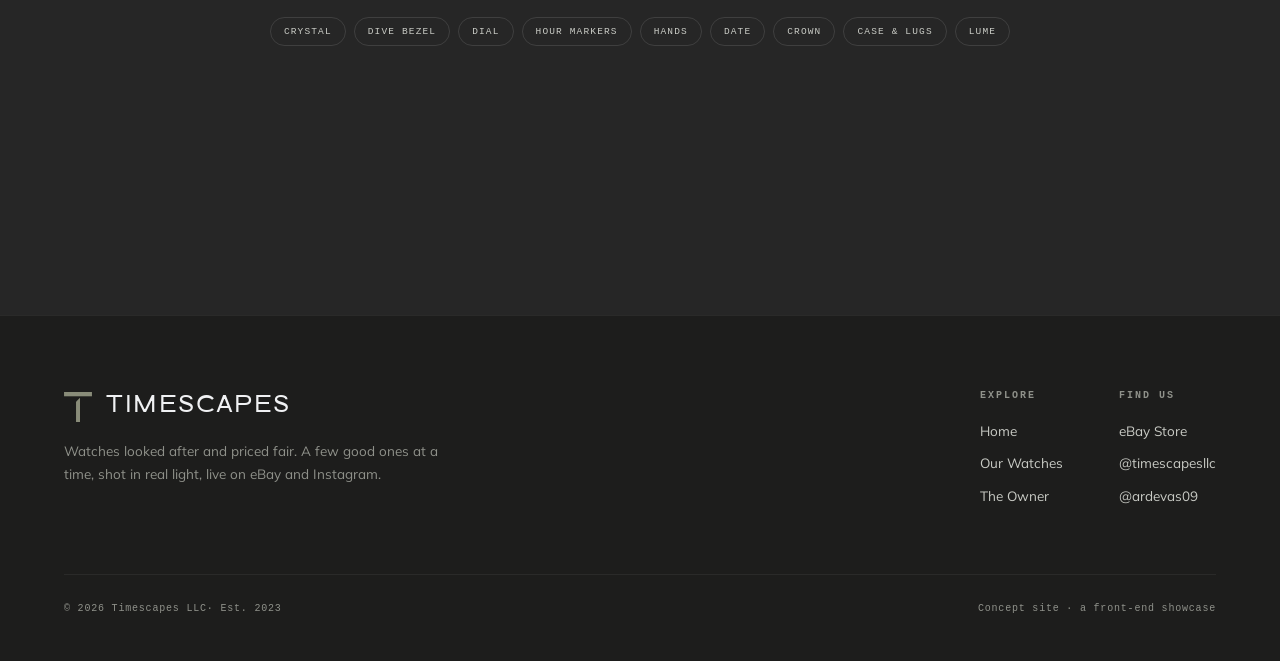
==== commit 84887e1d: "Add files via upload" ====
--- a/anatomy.html
+++ b/anatomy.html
@@ -12,8 +12,8 @@
 <link rel="preconnect" href="https://fonts.gstatic.com" crossorigin>
 <link href="https://fonts.googleapis.com/css2?family=Mulish:ital,wght@0,400;0,500;0,600;0,700;1,500&display=swap" rel="stylesheet">
 <link rel="icon" href="assets/brand/icon-green.svg">
-<link rel="stylesheet" href="styles.css?v=20260624g">
-<script defer src="app.js?v=20260624g"></script>
+<link rel="stylesheet" href="styles.css?v=20260624h">
+<script defer src="app.js?v=20260624h"></script>
 
 <style>
 /* ===== stage + flip ===== */
--- a/styles.css
+++ b/styles.css
@@ -320,6 +320,18 @@
 .specs-toggle.open .specs-toggle__chev{transform:rotate(180deg)}
 .specs-more{max-height:0;overflow:hidden;transition:max-height .45s var(--ease)}
 @media(prefers-reduced-motion:reduce){ .specs-more,.specs-toggle__chev{transition:none} }
+.wears{margin-top:30px;padding-top:26px;border-top:1px solid var(--line-2)}
+.wears__head{margin-bottom:16px}
+.wears__t{display:block;font-family:var(--mono);font-size:11px;letter-spacing:.18em;text-transform:uppercase;color:var(--gold)}
+.wears__sub{display:block;margin-top:7px;font-size:13px;line-height:1.5;color:var(--muted);max-width:48ch}
+.wears__svg{width:100%;height:auto;max-width:560px;display:block}
+.wv-case{fill:var(--bg-3);stroke:var(--gold-line);stroke-width:1.5}
+.wv-env{fill:none;stroke:var(--line-2);stroke-width:1;stroke-dasharray:3 4}
+.wv-lug{fill:var(--bg-3);stroke:var(--gold-line);stroke-width:1}
+.wv-crystal{fill:none;stroke:var(--gold-line);stroke-width:1;opacity:.65}
+.wv-dim{stroke:var(--muted);stroke-width:1}
+.wv-num{fill:var(--ink-soft);font-family:var(--mono);font-size:11px;letter-spacing:.03em}
+.wv-cap{fill:var(--muted);font-family:var(--mono);font-size:9px;letter-spacing:.18em}
 .detail__cta{display:flex;gap:14px;flex-wrap:wrap;margin-top:30px}
 .detail__gallery{grid-area:gallery;margin-top:clamp(26px,3vw,40px)}
 .gallery-strip{display:flex;gap:10px;overflow-x:auto;padding-bottom:10px;scrollbar-width:thin;scrollbar-color:var(--line-2) transparent}
